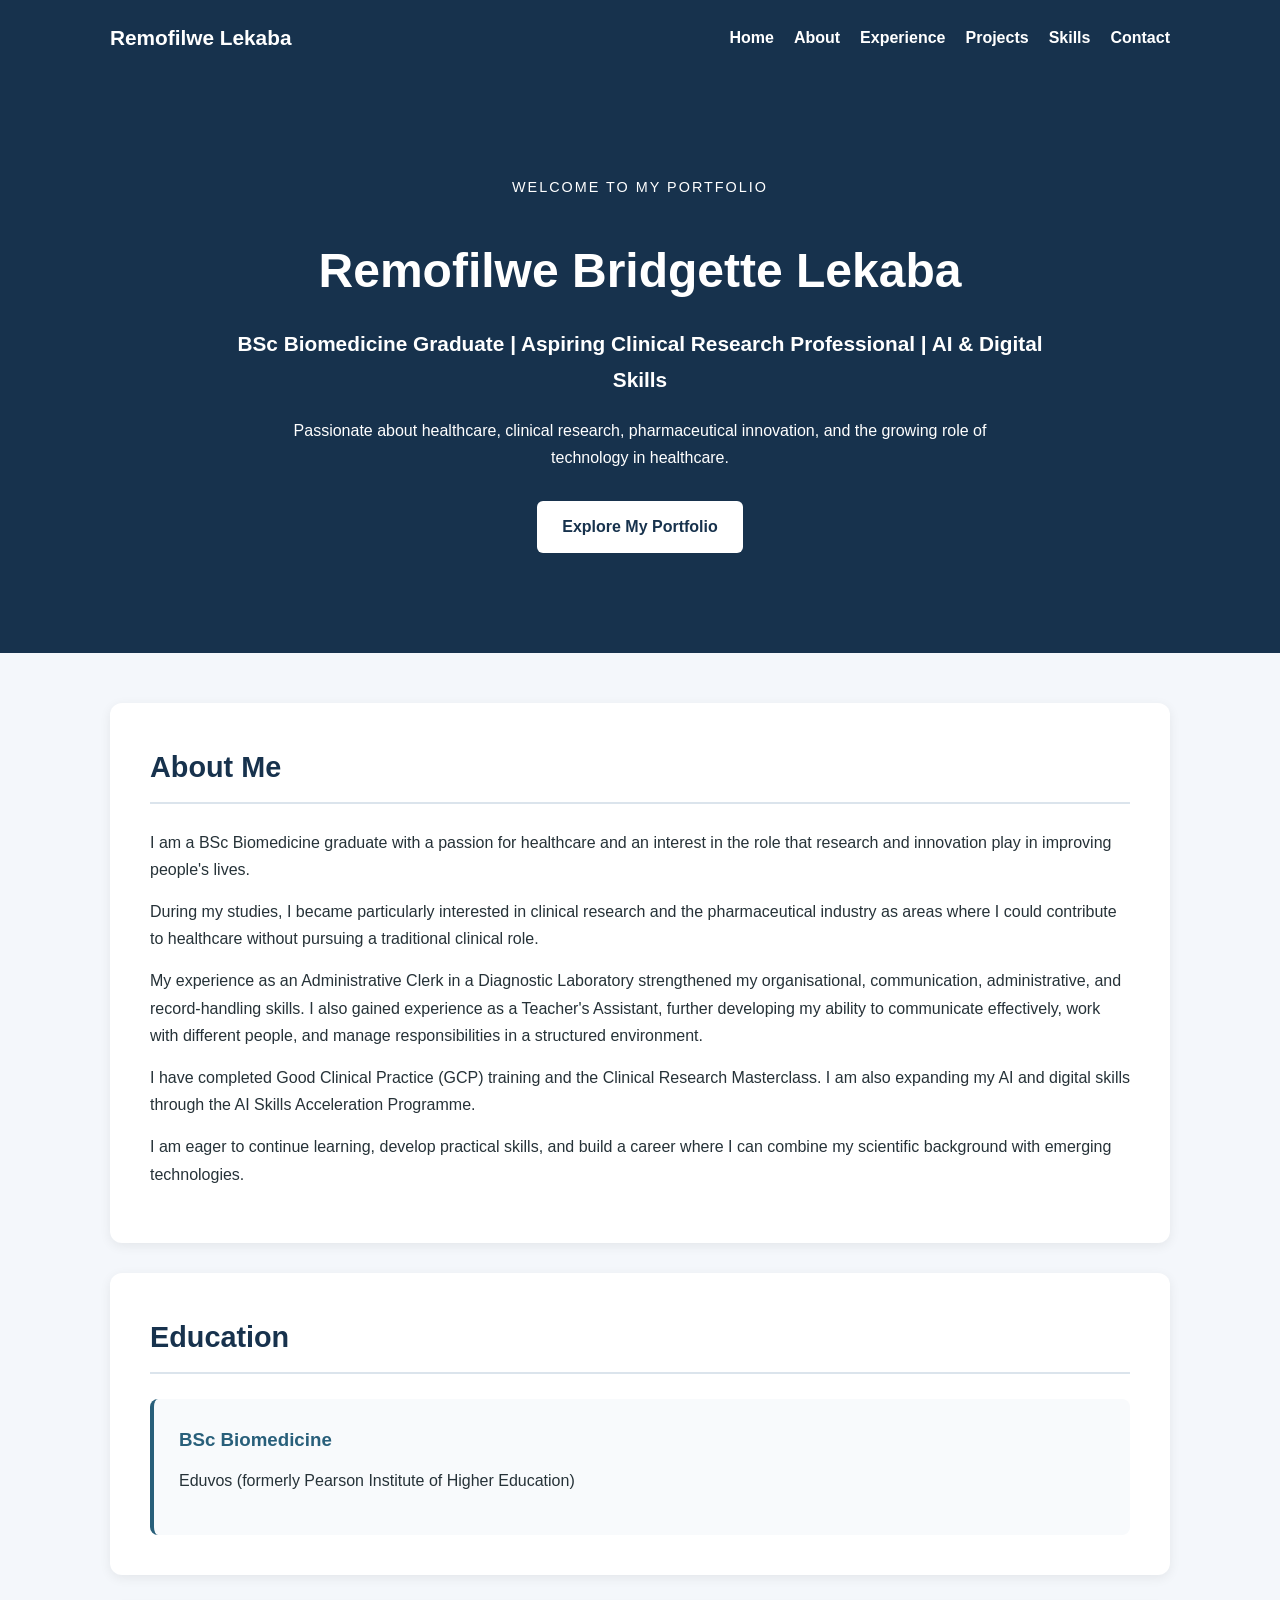
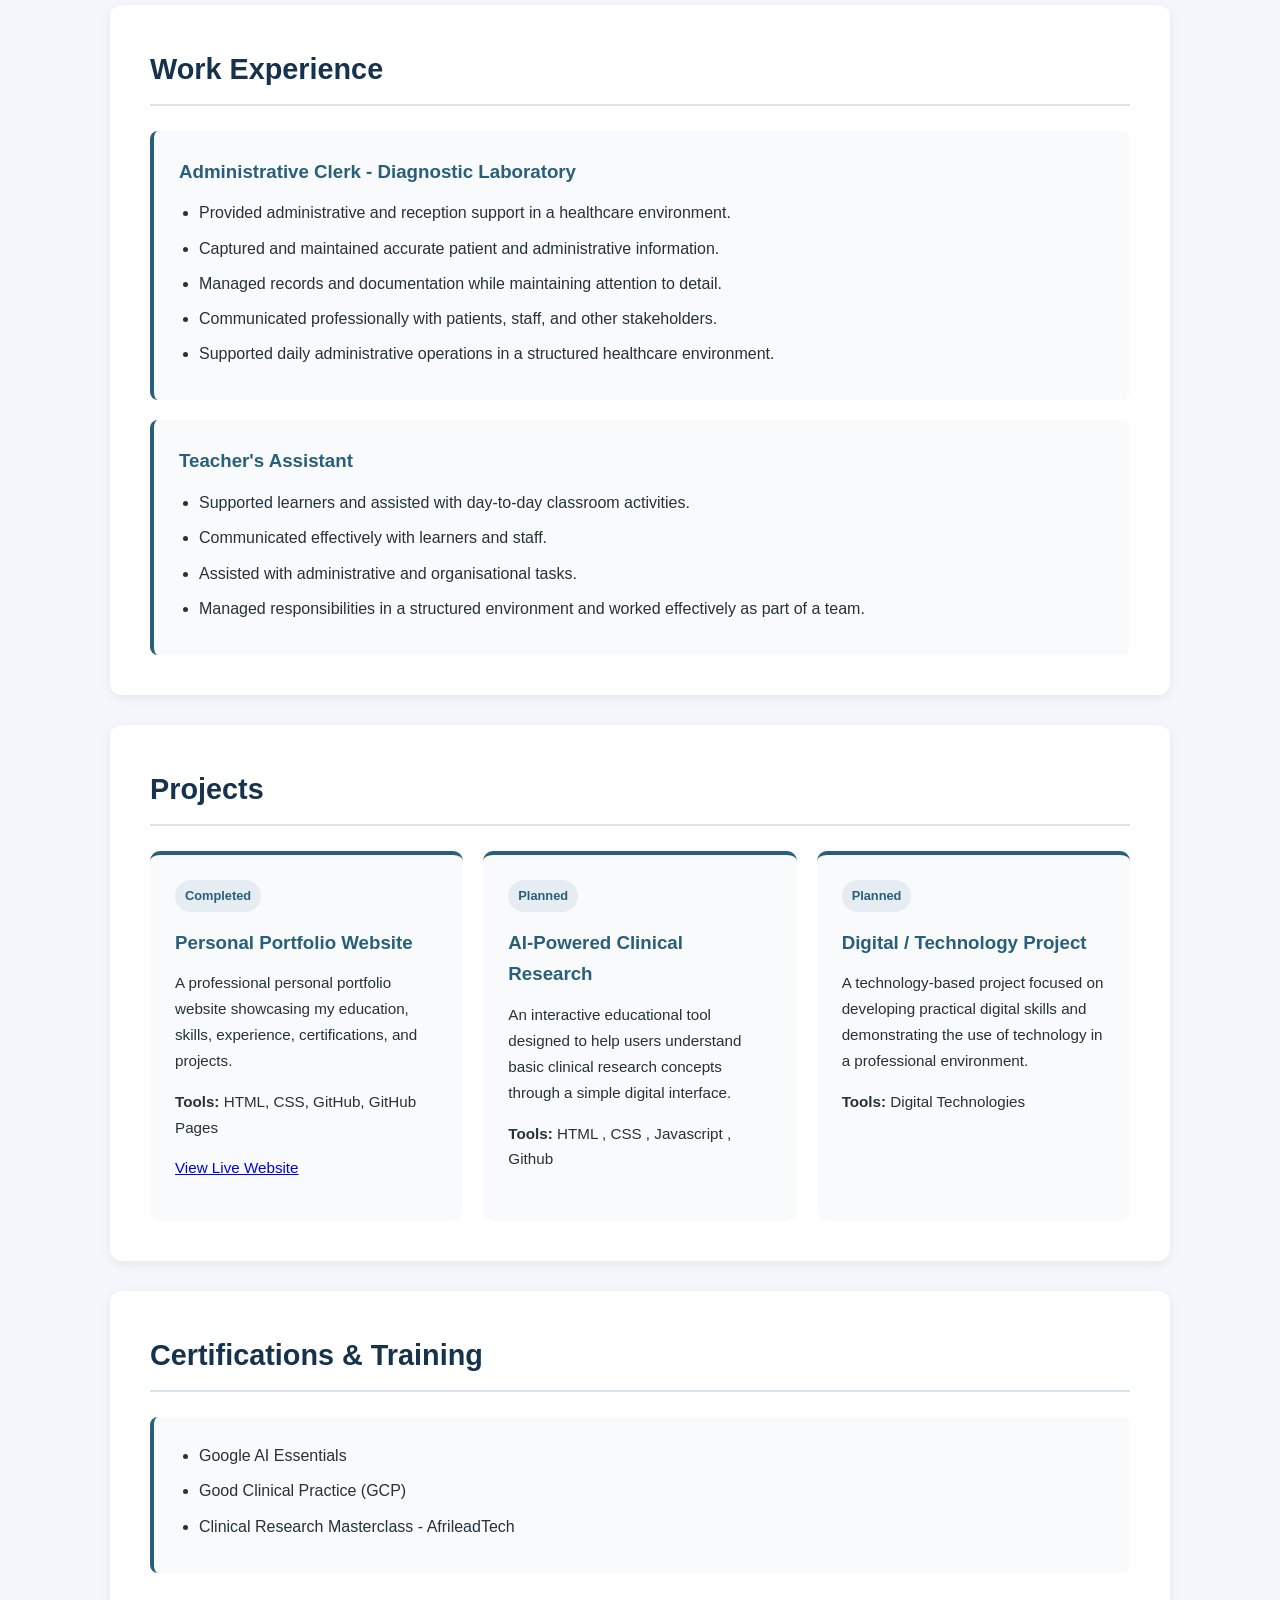
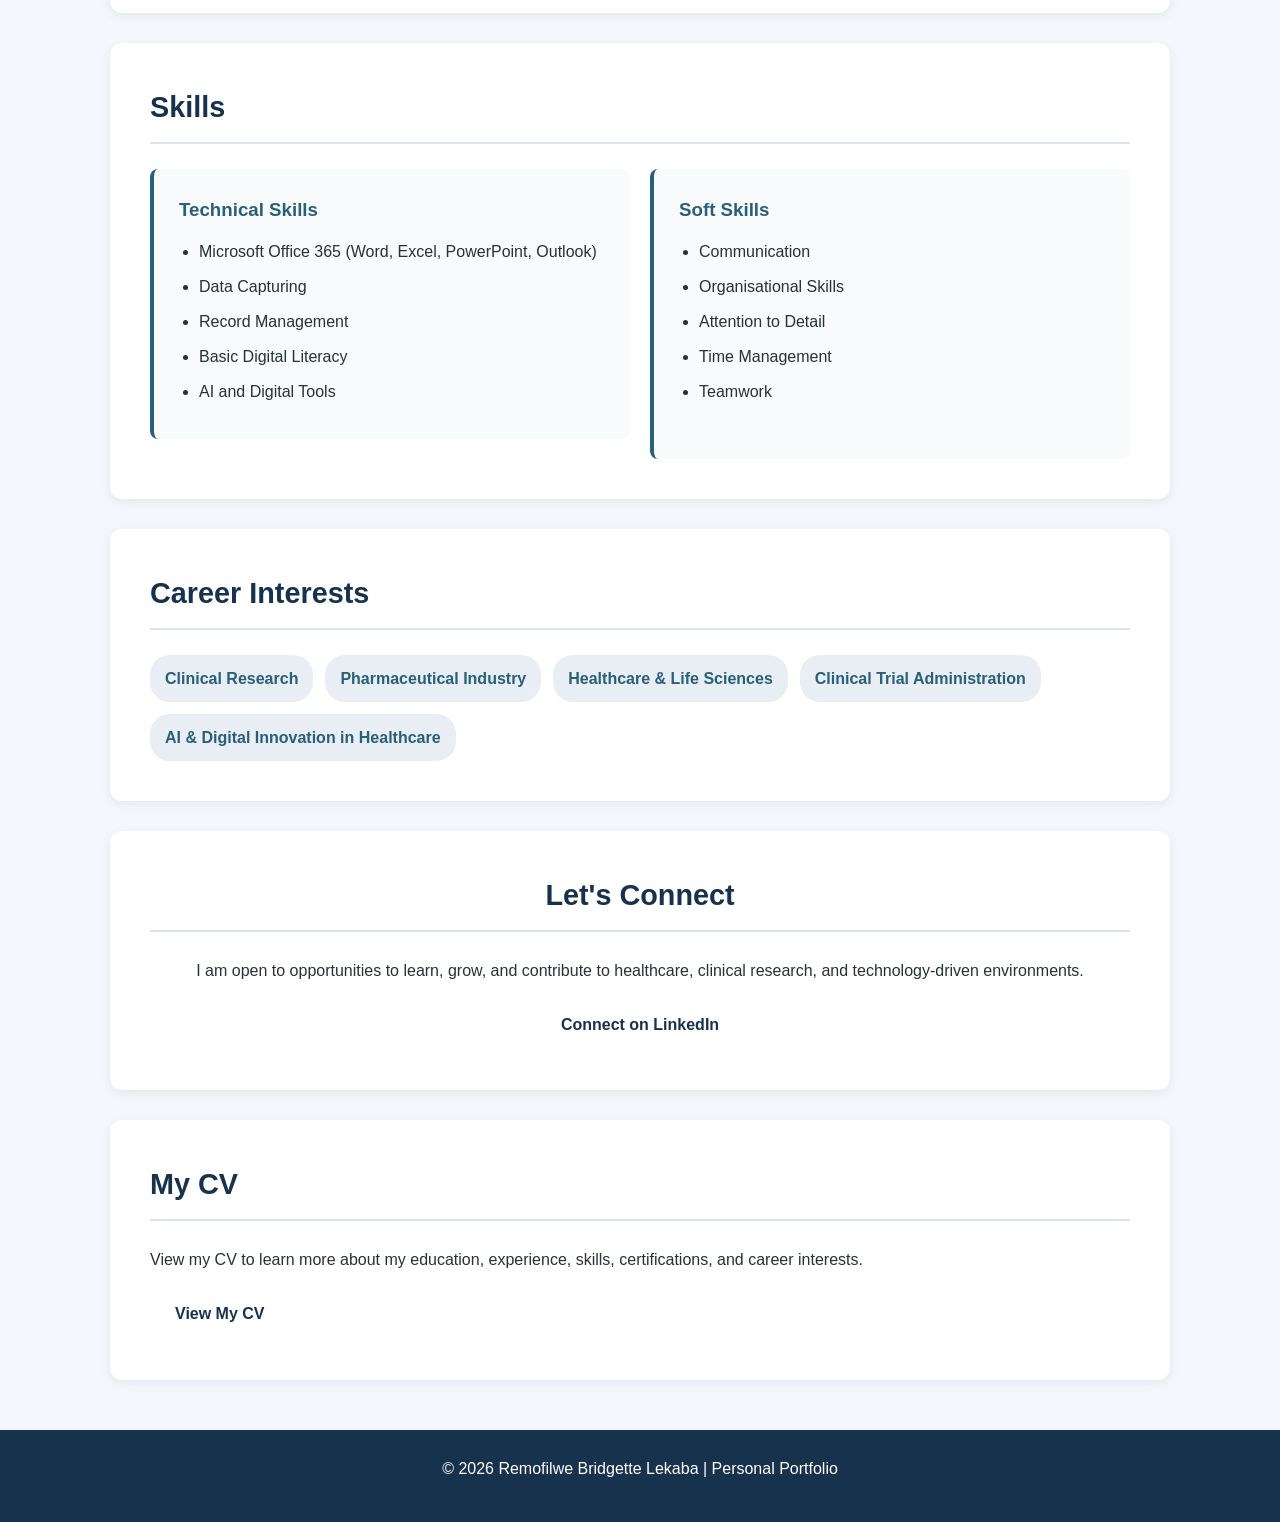
==== index.html @ 1d3b43f0 "Fix CV link" ====
<!DOCTYPE html>
<html lang="en">
<head>
    <meta charset="UTF-8">
    <meta name="viewport" content="width=device-width, initial-scale=1.0">
    <title>Remofilwe Bridgette Lekaba | Portfolio</title>
    <link rel="stylesheet" href="style.css">
</head>

<body>

    <header class="hero" id="home">
        <nav>
            <div class="logo">Remofilwe Lekaba</div>

            <div class="nav-links">
                <a href="#home">Home</a>
                <a href="#about">About</a>
                <a href="#experience">Experience</a>
                <a href="#projects">Projects</a>
                <a href="#skills">Skills</a>
                <a href="#contact">Contact</a>
            </div>
        </nav>

        <div class="hero-content">
            <p class="intro-text">WELCOME TO MY PORTFOLIO</p>

            <h1>Remofilwe Bridgette Lekaba</h1>

            <h2>BSc Biomedicine Graduate | Aspiring Clinical Research Professional | AI & Digital Skills</h2>

            <p>
                Passionate about healthcare, clinical research, pharmaceutical innovation,
                and the growing role of technology in healthcare.
            </p>

            <a class="button" href="#about">Explore My Portfolio</a>
        </div>
    </header>

    <main>

        <section id="about">
            <h2>About Me</h2>

            <p>
                I am a BSc Biomedicine graduate with a passion for healthcare and an
                interest in the role that research and innovation play in improving
                people's lives.
            </p>

            <p>
                During my studies, I became particularly interested in clinical research
                and the pharmaceutical industry as areas where I could contribute to
                healthcare without pursuing a traditional clinical role.
            </p>

            <p>
                My experience as an Administrative Clerk in a Diagnostic Laboratory
                strengthened my organisational, communication, administrative, and
                record-handling skills. I also gained experience as a Teacher's Assistant,
                further developing my ability to communicate effectively, work with
                different people, and manage responsibilities in a structured environment.
            </p>

            <p>
                I have completed Good Clinical Practice (GCP) training and the Clinical
                Research Masterclass. I am also expanding my AI and digital skills through
                the AI Skills Acceleration Programme.
            </p>

            <p>
                I am eager to continue learning, develop practical skills, and build a
                career where I can combine my scientific background with emerging technologies.
            </p>
        </section>

        <section id="education">
            <h2>Education</h2>

            <div class="card">
                <h3>BSc Biomedicine</h3>
                <p>Eduvos (formerly Pearson Institute of Higher Education)</p>
            </div>
        </section>

        <section id="experience">
            <h2>Work Experience</h2>

            <div class="card">
                <h3>Administrative Clerk - Diagnostic Laboratory</h3>

                <ul>
                    <li>Provided administrative and reception support in a healthcare environment.</li>
                    <li>Captured and maintained accurate patient and administrative information.</li>
                    <li>Managed records and documentation while maintaining attention to detail.</li>
                    <li>Communicated professionally with patients, staff, and other stakeholders.</li>
                    <li>Supported daily administrative operations in a structured healthcare environment.</li>
                </ul>
            </div>

            <div class="card">
                <h3>Teacher's Assistant</h3>

                <ul>
                    <li>Supported learners and assisted with day-to-day classroom activities.</li>
                    <li>Communicated effectively with learners and staff.</li>
                    <li>Assisted with administrative and organisational tasks.</li>
                    <li>Managed responsibilities in a structured environment and worked effectively as part of a team.</li>
                </ul>
            </div>
        </section>

        <section id="projects">
            <h2>Projects</h2>

            <div class="project-grid">

                <div class="project-card">
    <span class="status">Completed</span>
    <h3>Personal Portfolio Website</h3>

    <p>
        A professional personal portfolio website showcasing my education,
        skills, experience, certifications, and projects.
    </p>

    <p><strong>Tools:</strong> HTML, CSS, GitHub, GitHub Pages</p>

    <p>
        <a href="https://remofilwe-lekaba.github.io/Personal-Portfolio/" target="_blank">
            View Live Website
        </a>
    </p>
</div>
                <div class="project-card">
                    <span class="status">Planned</span>
                    <h3>AI-Powered Clinical Research</h3>
                    <p>
                        An interactive educational tool designed to help users understand basic clinical research concepts through a simple digital interface.
                    </p>
                    <p><strong>Tools:</strong> HTML , CSS , Javascript , Github</p>
                </div>

                <div class="project-card">
                    <span class="status">Planned</span>
                    <h3>Digital / Technology Project</h3>
                    <p>
                        A technology-based project focused on developing practical digital
                        skills and demonstrating the use of technology in a professional environment.
                    </p>
                    <p><strong>Tools:</strong> Digital Technologies</p>
                </div>

            </div>
        </section>

        <section id="certifications">
            <h2>Certifications & Training</h2>

            <div class="card">
                <ul>
                    <li>Google AI Essentials</li>
                    <li>Good Clinical Practice (GCP)</li>
                    <li>Clinical Research Masterclass - AfrileadTech</li>
                </ul>
            </div>
        </section>

        <section id="skills">
            <h2>Skills</h2>

            <div class="skills-container">

                <div class="card">
                    <h3>Technical Skills</h3>
                    <ul>
                        <li>Microsoft Office 365 (Word, Excel, PowerPoint, Outlook)</li>
                        <li>Data Capturing</li>
                        <li>Record Management</li>
                        <li>Basic Digital Literacy</li>
                        <li>AI and Digital Tools</li>
                    </ul>
                </div>

                <div class="card">
                    <h3>Soft Skills</h3>
                    <ul>
                        <li>Communication</li>
                        <li>Organisational Skills</li>
                        <li>Attention to Detail</li>
                        <li>Time Management</li>
                        <li>Teamwork</li>
                    </ul>
                </div>

            </div>
        </section>

        <section id="interests">
            <h2>Career Interests</h2>

            <div class="interest-list">
                <span>Clinical Research</span>
                <span>Pharmaceutical Industry</span>
                <span>Healthcare & Life Sciences</span>
                <span>Clinical Trial Administration</span>
                <span>AI & Digital Innovation in Healthcare</span>
            </div>
        </section>

        <section id="contact">
            <h2>Let's Connect</h2>

            <p>
                I am open to opportunities to learn, grow, and contribute to healthcare,
                clinical research, and technology-driven environments.
            </p>

            <a class="button" href="https://www.linkedin.com/in/remofilwe-lekaba-25ba3998" target="_blank">
                Connect on LinkedIn
            </a>
        </section>
        <section id="cv">
    <h2>My CV</h2>

    <p>
        View my CV to learn more about my education, experience, skills,
        certifications, and career interests.
    </p>

    <a class="button" href="Remofilwe_CV.pdf" target="_blank">
        View My CV
    </a>
</section>

    </main>

    <footer>
        <p>© 2026 Remofilwe Bridgette Lekaba | Personal Portfolio</p>
    </footer>

</body>
</html>
---- style.css ----
* {
    box-sizing: border-box;
    margin: 0;
    padding: 0;
}

html {
    scroll-behavior: smooth;
}

body {
    font-family: Arial, sans-serif;
    line-height: 1.7;
    background-color: #f4f7fb;
    color: #263238;
}

/* Navigation */

nav {
    max-width: 1100px;
    margin: auto;
    padding: 20px;
    display: flex;
    justify-content: space-between;
    align-items: center;
}

.logo {
    font-size: 1.3rem;
    font-weight: bold;
}

.nav-links {
    display: flex;
    gap: 20px;
}

.nav-links a {
    color: white;
    text-decoration: none;
    font-weight: bold;
}

.nav-links a:hover {
    text-decoration: underline;
}

/* Hero Section */

.hero {
    background-color: #17324d;
    color: white;
    min-height: 600px;
}

.hero-content {
    max-width: 900px;
    margin: auto;
    padding: 100px 20px;
    text-align: center;
}

.intro-text {
    font-size: 0.9rem;
    letter-spacing: 2px;
    margin-bottom: 15px;
}

.hero h1 {
    font-size: 3rem;
    margin-bottom: 15px;
}

.hero h2 {
    color: white;
    border: none;
    font-size: 1.3rem;
    margin-bottom: 20px;
}

.hero-content p {
    max-width: 700px;
    margin: 0 auto 30px;
}

/* Buttons */

.button {
    display: inline-block;
    background-color: white;
    color: #17324d;
    padding: 12px 25px;
    border-radius: 6px;
    text-decoration: none;
    font-weight: bold;
}

.button:hover {
    background-color: #e8eef4;
}

/* Main Content */

main {
    max-width: 1100px;
    margin: 50px auto;
    padding: 0 20px;
}

section {
    background-color: white;
    padding: 40px;
    margin-bottom: 30px;
    border-radius: 12px;
    box-shadow: 0 3px 12px rgba(0, 0, 0, 0.07);
}

section > h2 {
    color: #17324d;
    font-size: 1.8rem;
    margin-bottom: 25px;
    padding-bottom: 10px;
    border-bottom: 2px solid #dbe4ec;
}

p {
    margin-bottom: 15px;
}

h3 {
    color: #285f7a;
    margin-bottom: 12px;
}

/* Cards */

.card {
    background-color: #f8fafc;
    padding: 25px;
    margin-bottom: 20px;
    border-left: 4px solid #285f7a;
    border-radius: 8px;
}

.card:last-child {
    margin-bottom: 0;
}

/* Lists */

ul {
    margin-left: 20px;
}

li {
    margin-bottom: 8px;
}

/* Projects */

.project-grid {
    display: grid;
    grid-template-columns: repeat(3, 1fr);
    gap: 20px;
}

.project-card {
    background-color: #f8fafc;
    padding: 25px;
    border-radius: 10px;
    border-top: 4px solid #285f7a;
}

.project-card h3 {
    margin-top: 15px;
}

.project-card p {
    font-size: 0.95rem;
}

.status {
    display: inline-block;
    background-color: #e5edf3;
    color: #285f7a;
    padding: 5px 10px;
    border-radius: 20px;
    font-size: 0.8rem;
    font-weight: bold;
}

/* Skills */

.skills-container {
    display: grid;
    grid-template-columns: 1fr 1fr;
    gap: 20px;
}

/* Career Interests */

.interest-list {
    display: flex;
    flex-wrap: wrap;
    gap: 12px;
}

.interest-list span {
    background-color: #e8eef4;
    color: #285f7a;
    padding: 10px 15px;
    border-radius: 20px;
    font-weight: bold;
}

/* Contact */

#contact {
    text-align: center;
}

/* Footer */

footer {
    background-color: #17324d;
    color: white;
    text-align: center;
    padding: 25px;
}

/* Mobile */

@media (max-width: 800px) {

    .nav-links {
        display: none;
    }

    .hero h1 {
        font-size: 2.2rem;
    }

    .hero h2 {
        font-size: 1.1rem;
    }

    .project-grid {
        grid-template-columns: 1fr;
    }

    .skills-container {
        grid-template-columns: 1fr;
    }

    section {
        padding: 25px;
    }
}
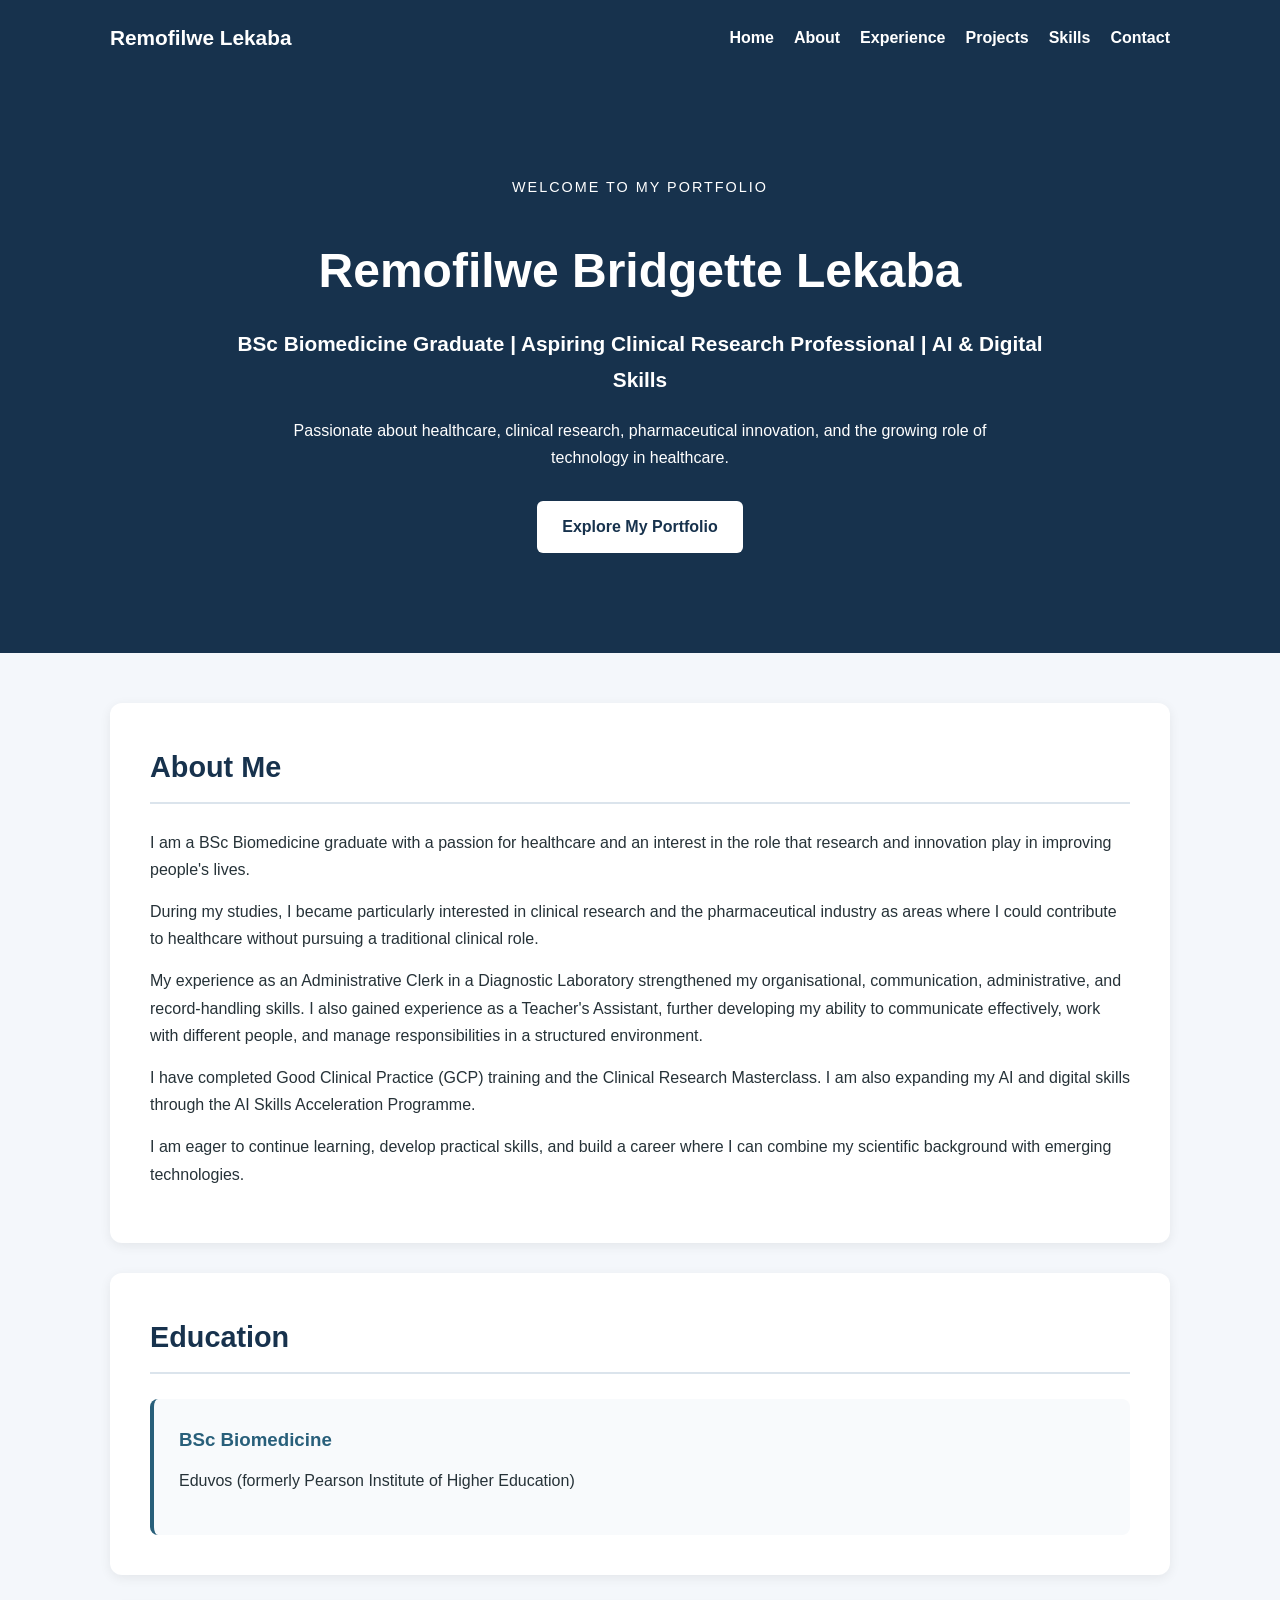
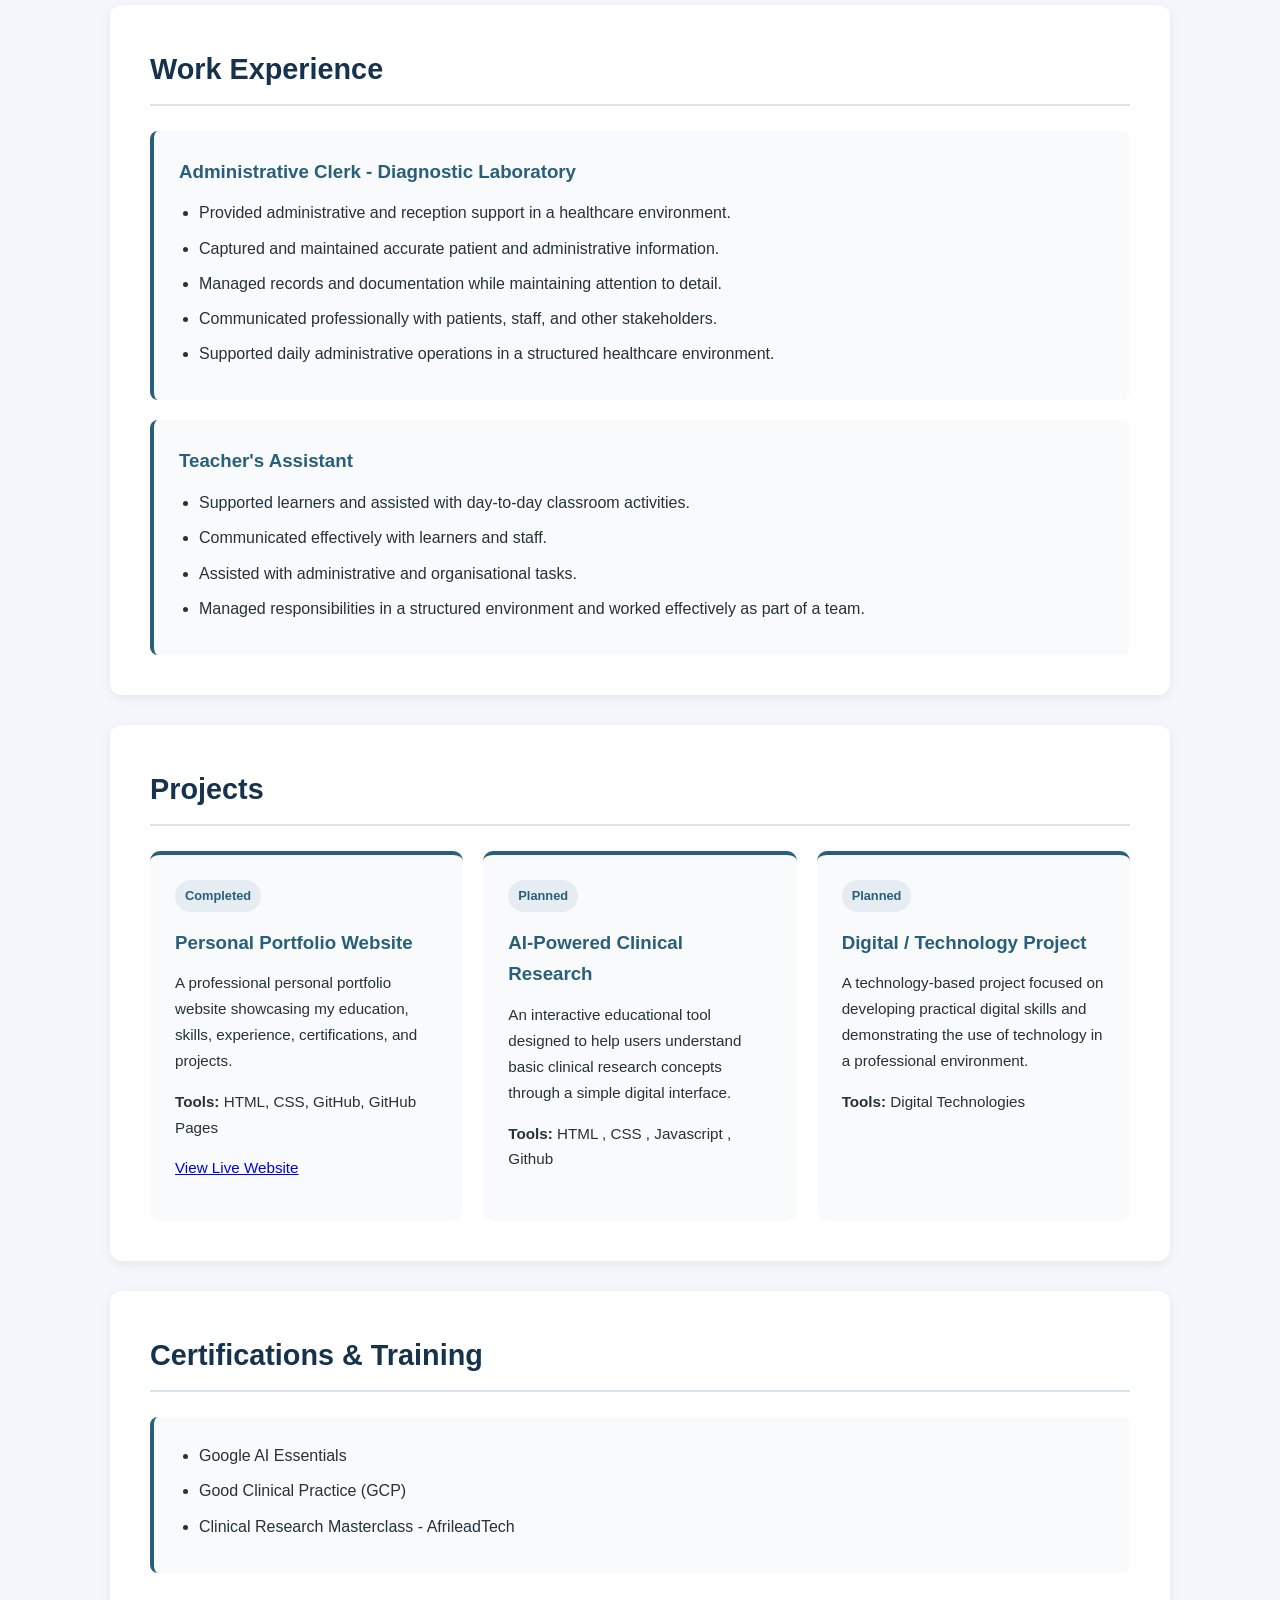
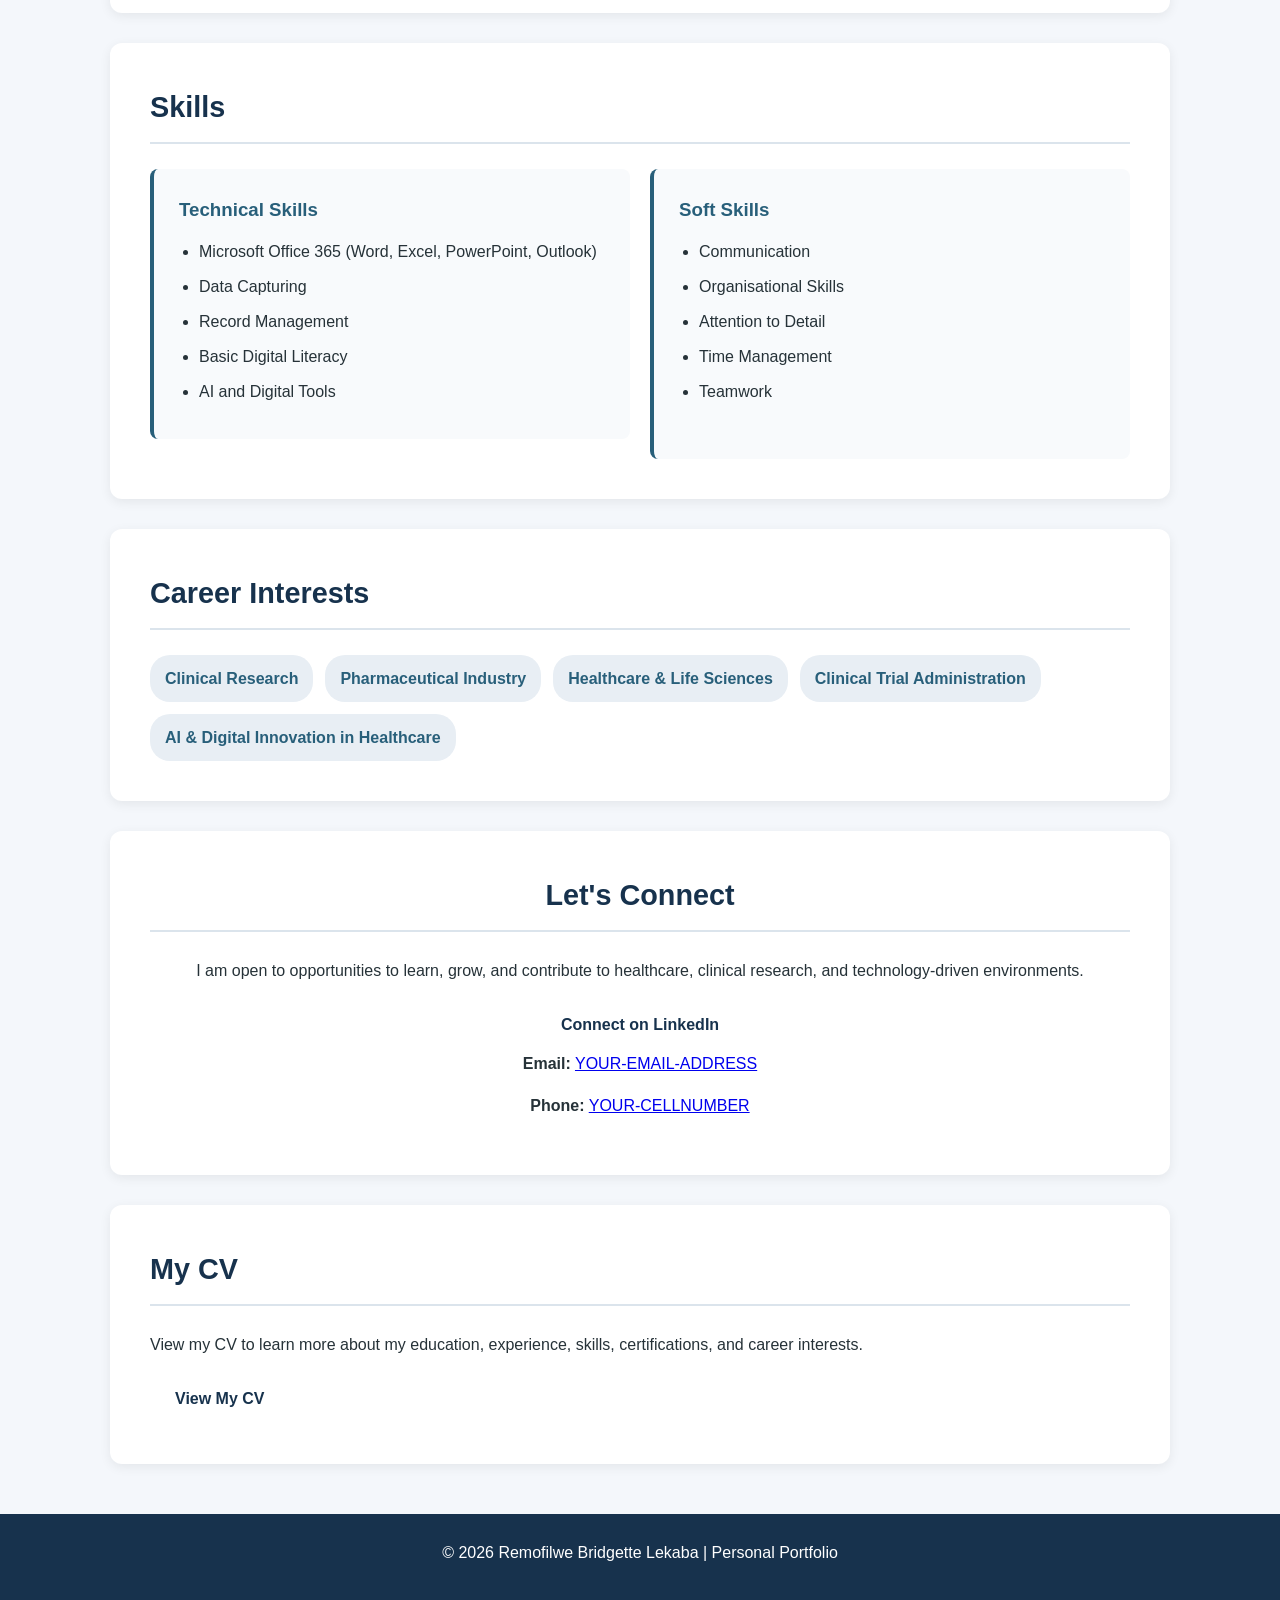
==== commit e738736e: "Add contact information section to index.html" ====
--- a/index.html
+++ b/index.html
@@ -218,9 +218,18 @@
                 clinical research, and technology-driven environments.
             </p>
 
-            <a class="button" href="https://www.linkedin.com/in/remofilwe-lekaba-25ba3998" target="_blank">
+            <a class="button" href="https://www.linkedin.com/in/remofilwe-lekaba-25ba3998/" target="_blank">
                 Connect on LinkedIn
             </a>
+            <p>
+    <strong>Email:</strong>
+    <a href="mailto:Remo.lekaba@gmail.com">YOUR-EMAIL-ADDRESS</a>
+</p>
+
+<p>
+    <strong>Phone:</strong>
+    <a href="tel:0732726886">YOUR-CELLNUMBER</a>
+</p>
         </section>
         <section id="cv">
     <h2>My CV</h2>
@@ -230,7 +239,7 @@
         certifications, and career interests.
     </p>
 
-    <a class="button" href="Remofilwe_CV.pdf" target="_blank">
+    <a class="button" href="https://github.com/Remofilwe-Lekaba/Personal-Portfolio/blob/main/Remofilwe_CV.pdf" target="_blank">
         View My CV
     </a>
 </section>
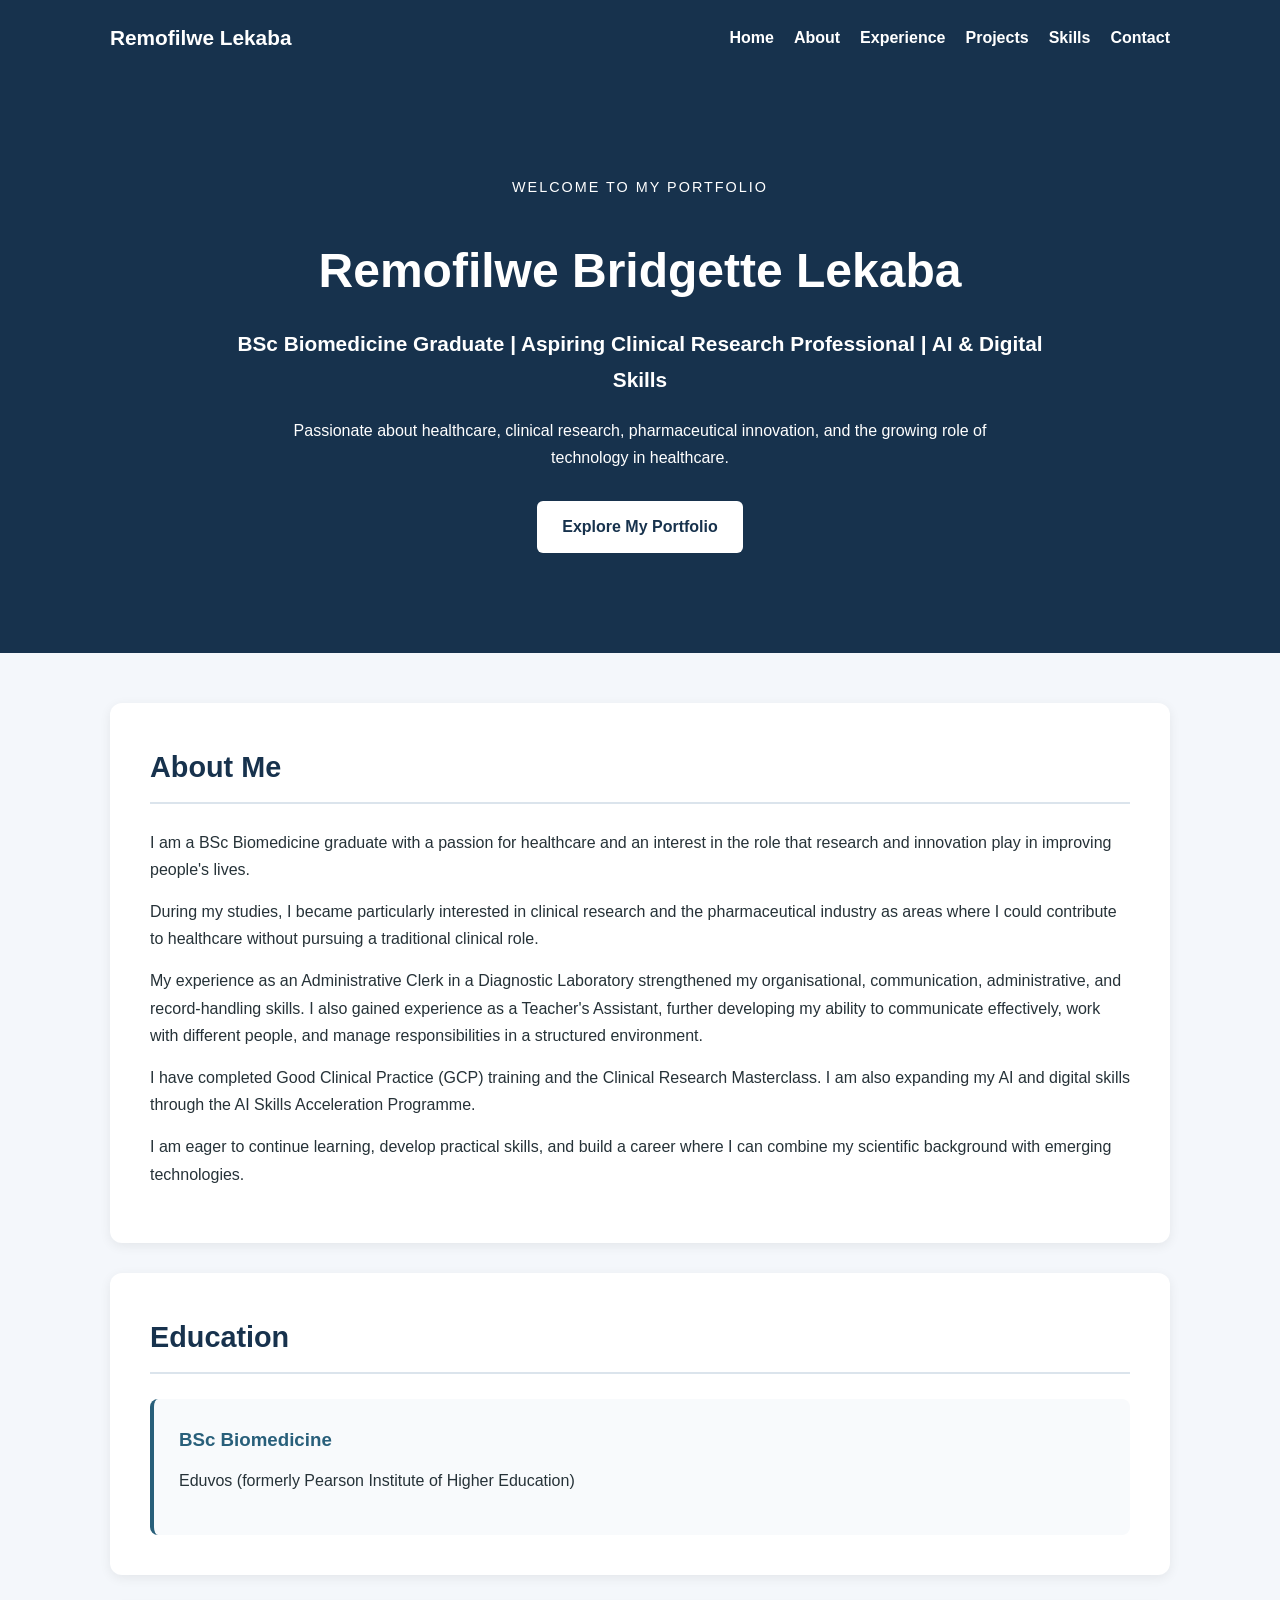
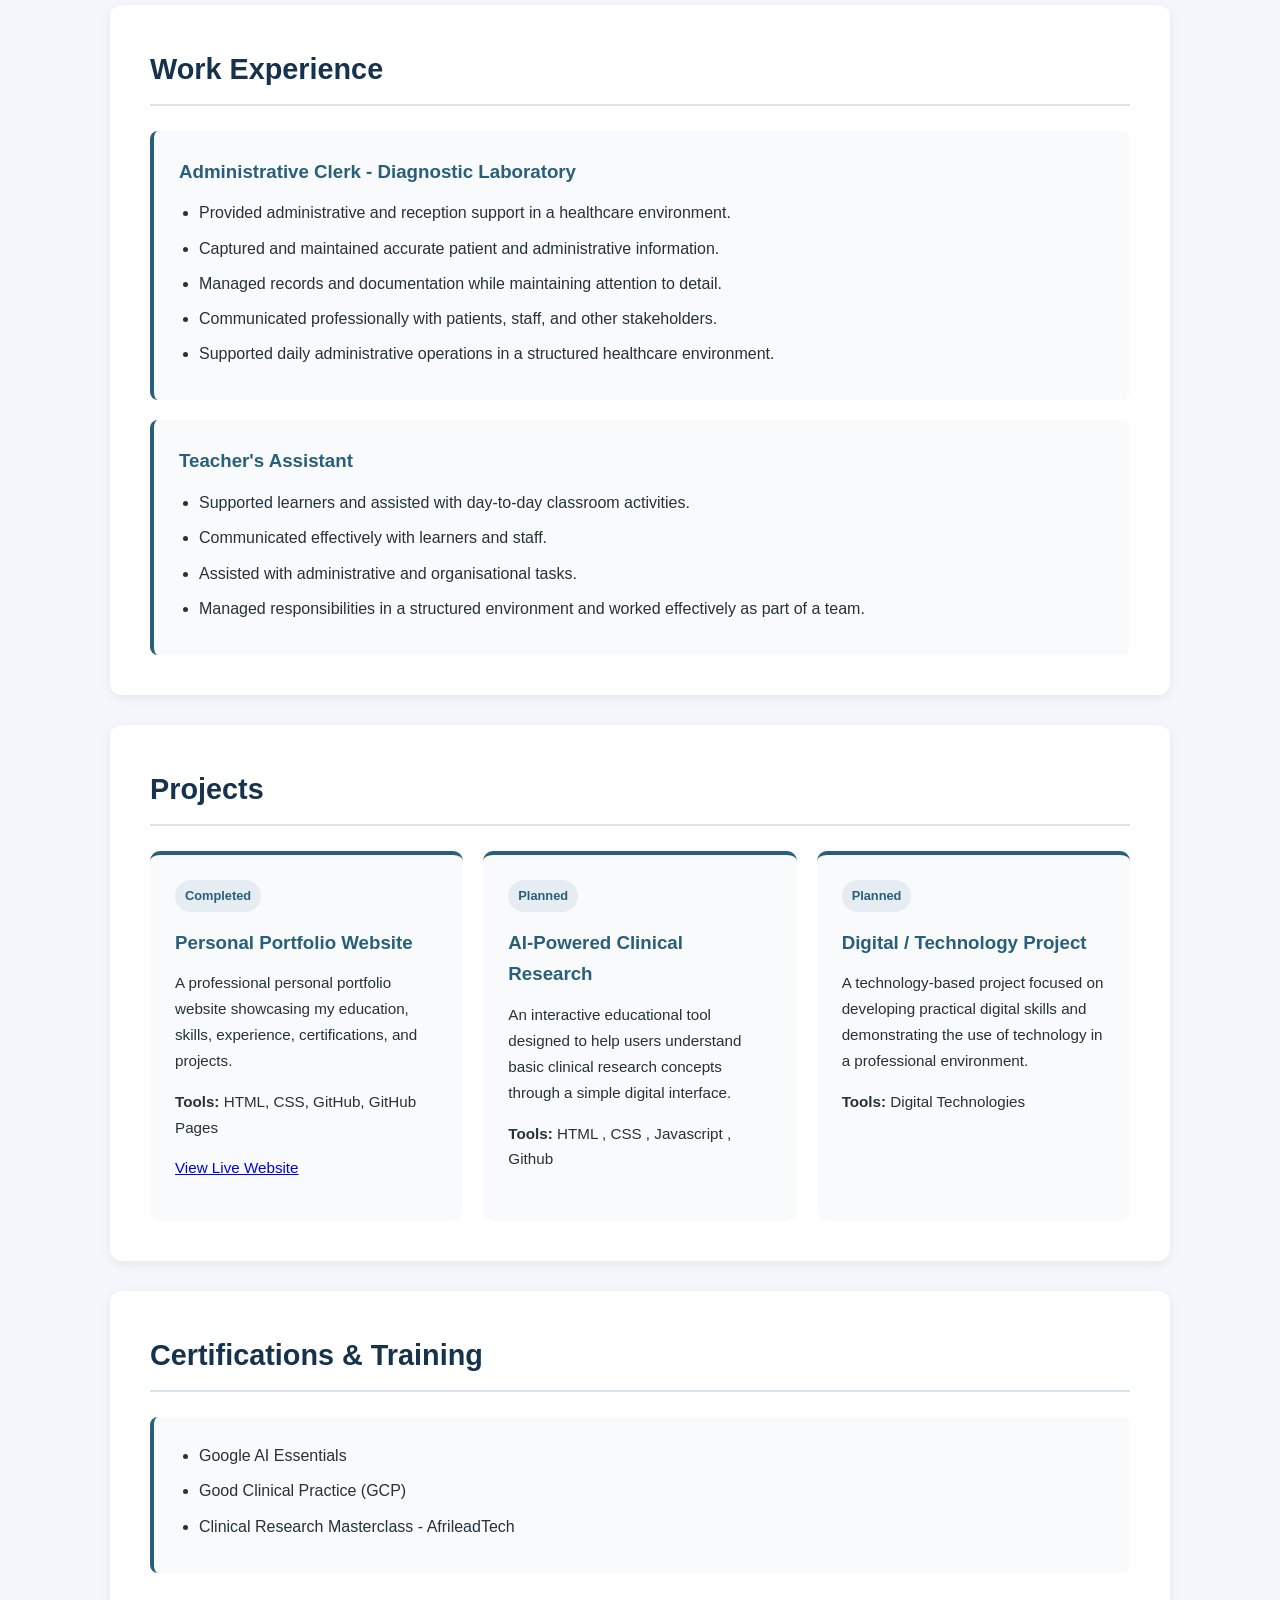
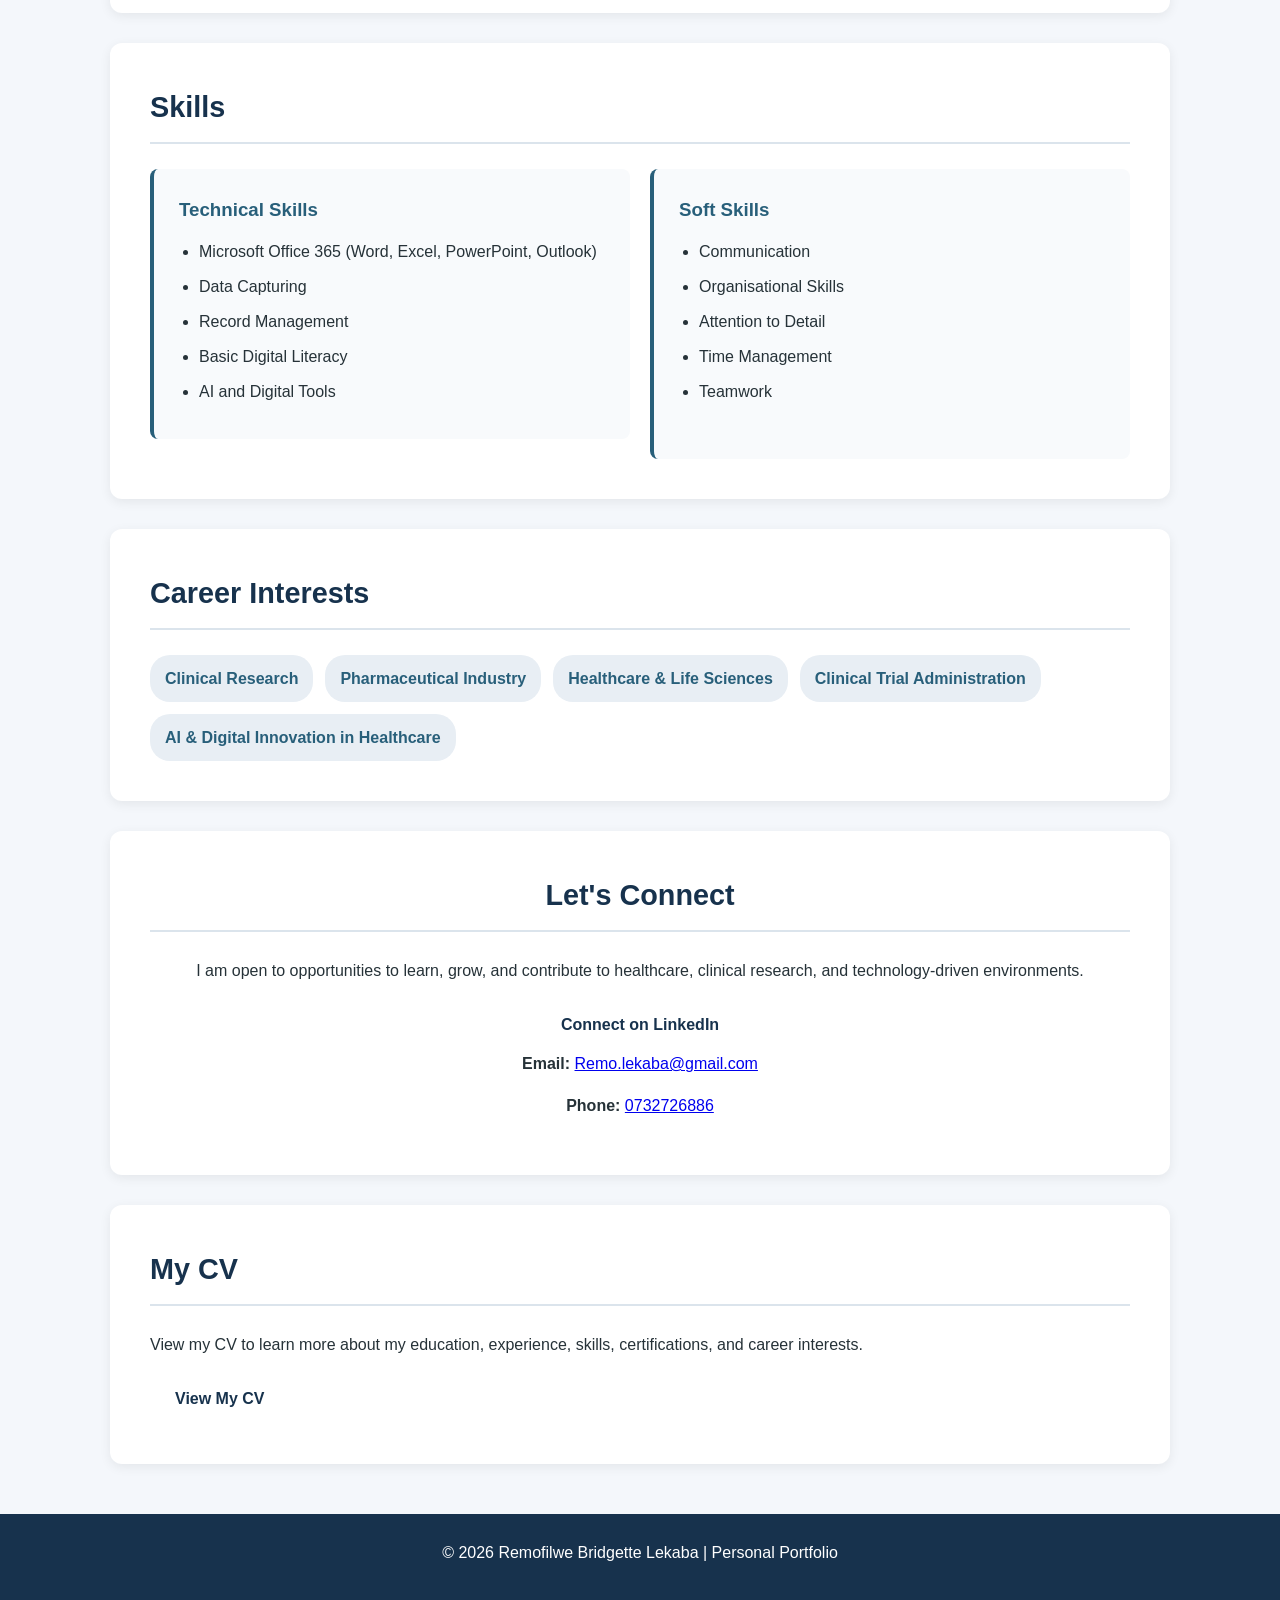
==== commit 2a0cc925: "Update contact information in index.html" ====
--- a/index.html
+++ b/index.html
@@ -223,12 +223,12 @@
             </a>
             <p>
     <strong>Email:</strong>
-    <a href="mailto:Remo.lekaba@gmail.com">YOUR-EMAIL-ADDRESS</a>
+    <a href="mailto:Remo.lekaba@gmail.com">Remo.lekaba@gmail.com</a>
 </p>
 
 <p>
     <strong>Phone:</strong>
-    <a href="tel:0732726886">YOUR-CELLNUMBER</a>
+    <a href="tel:0732726886">0732726886</a>
 </p>
         </section>
         <section id="cv">
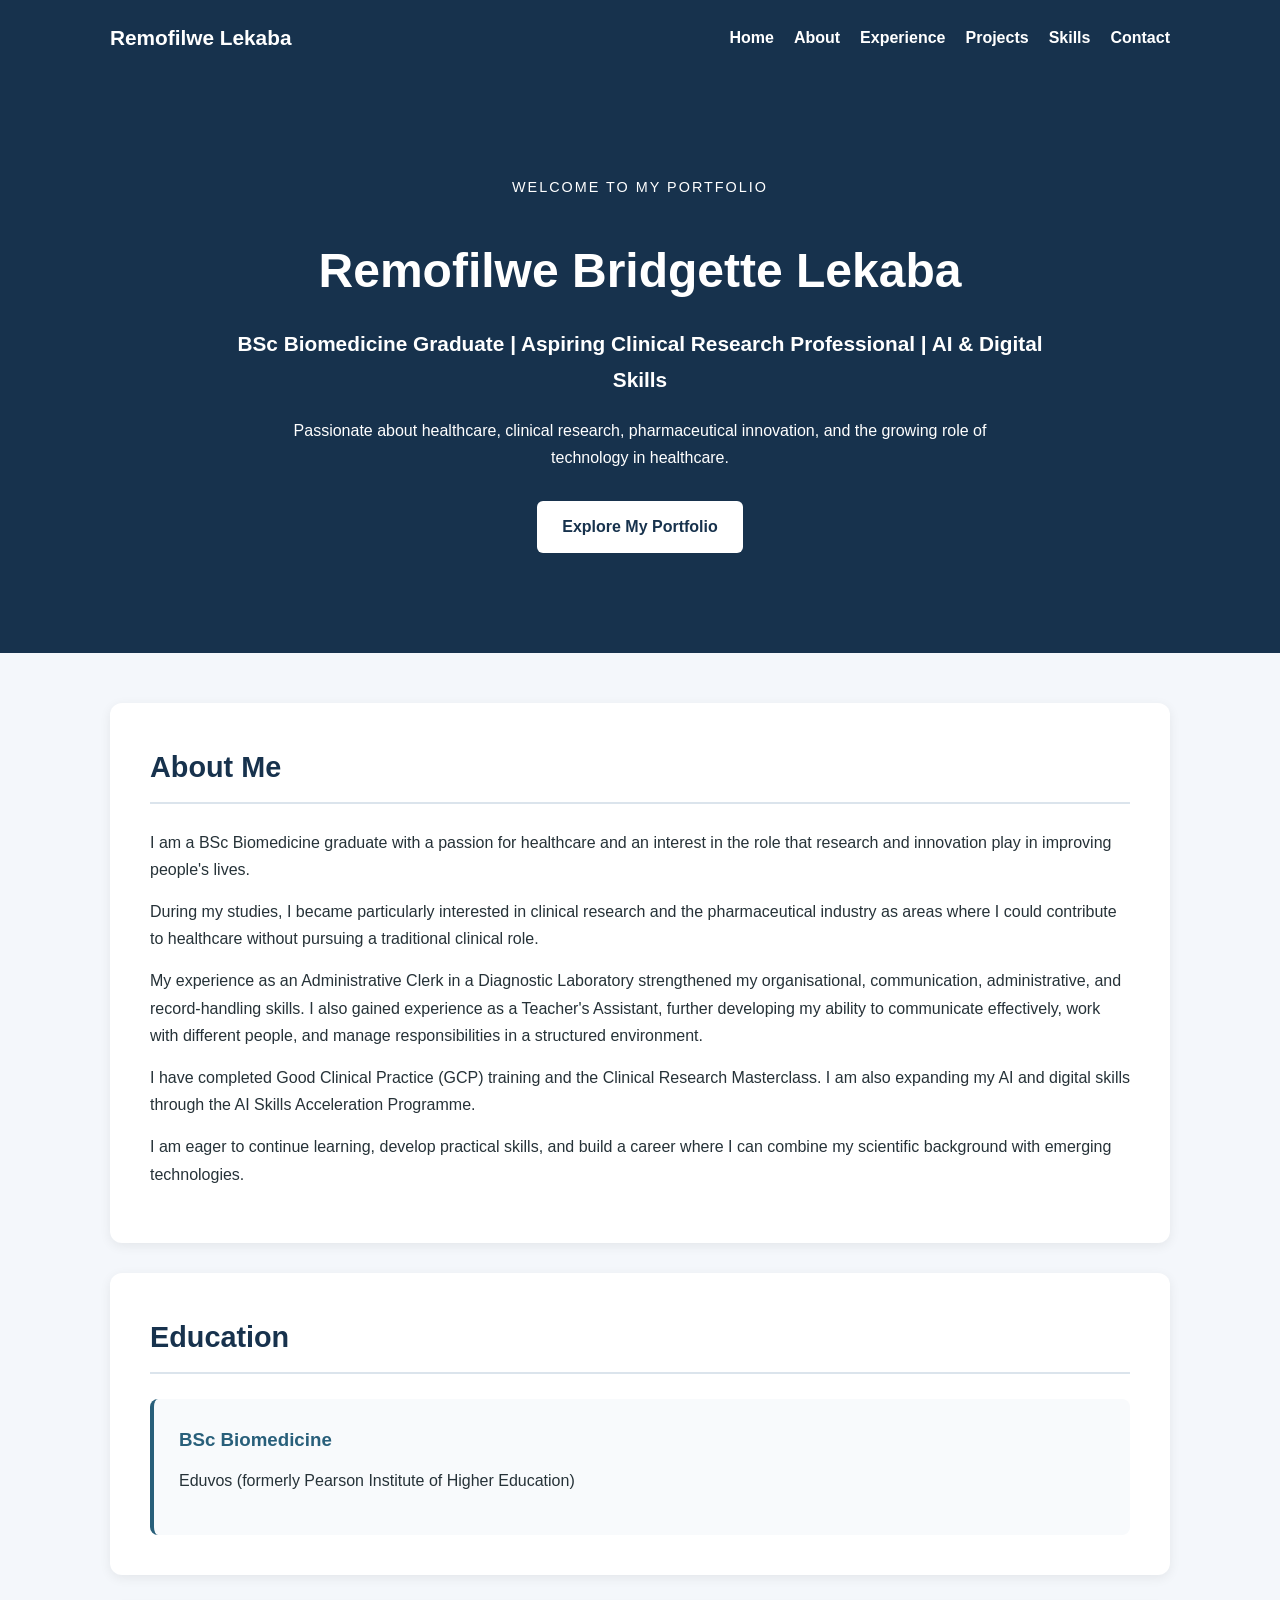
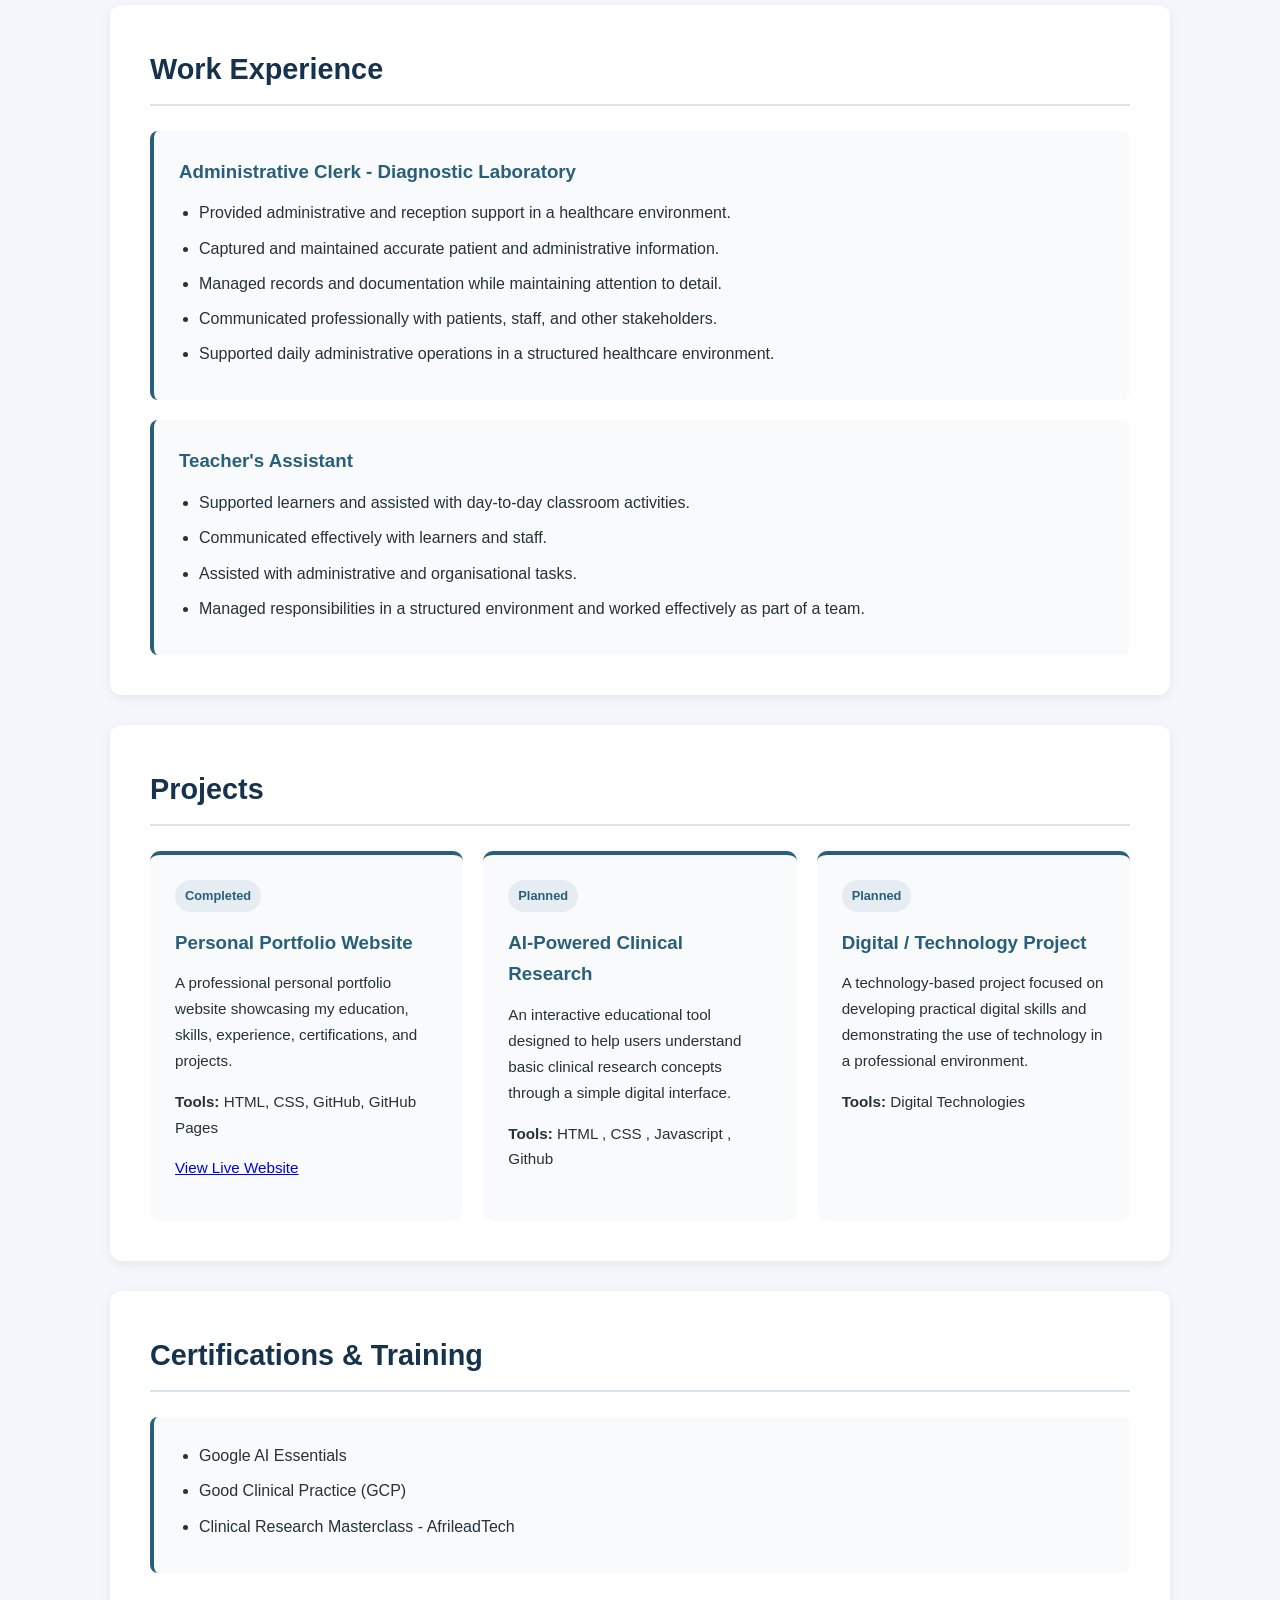
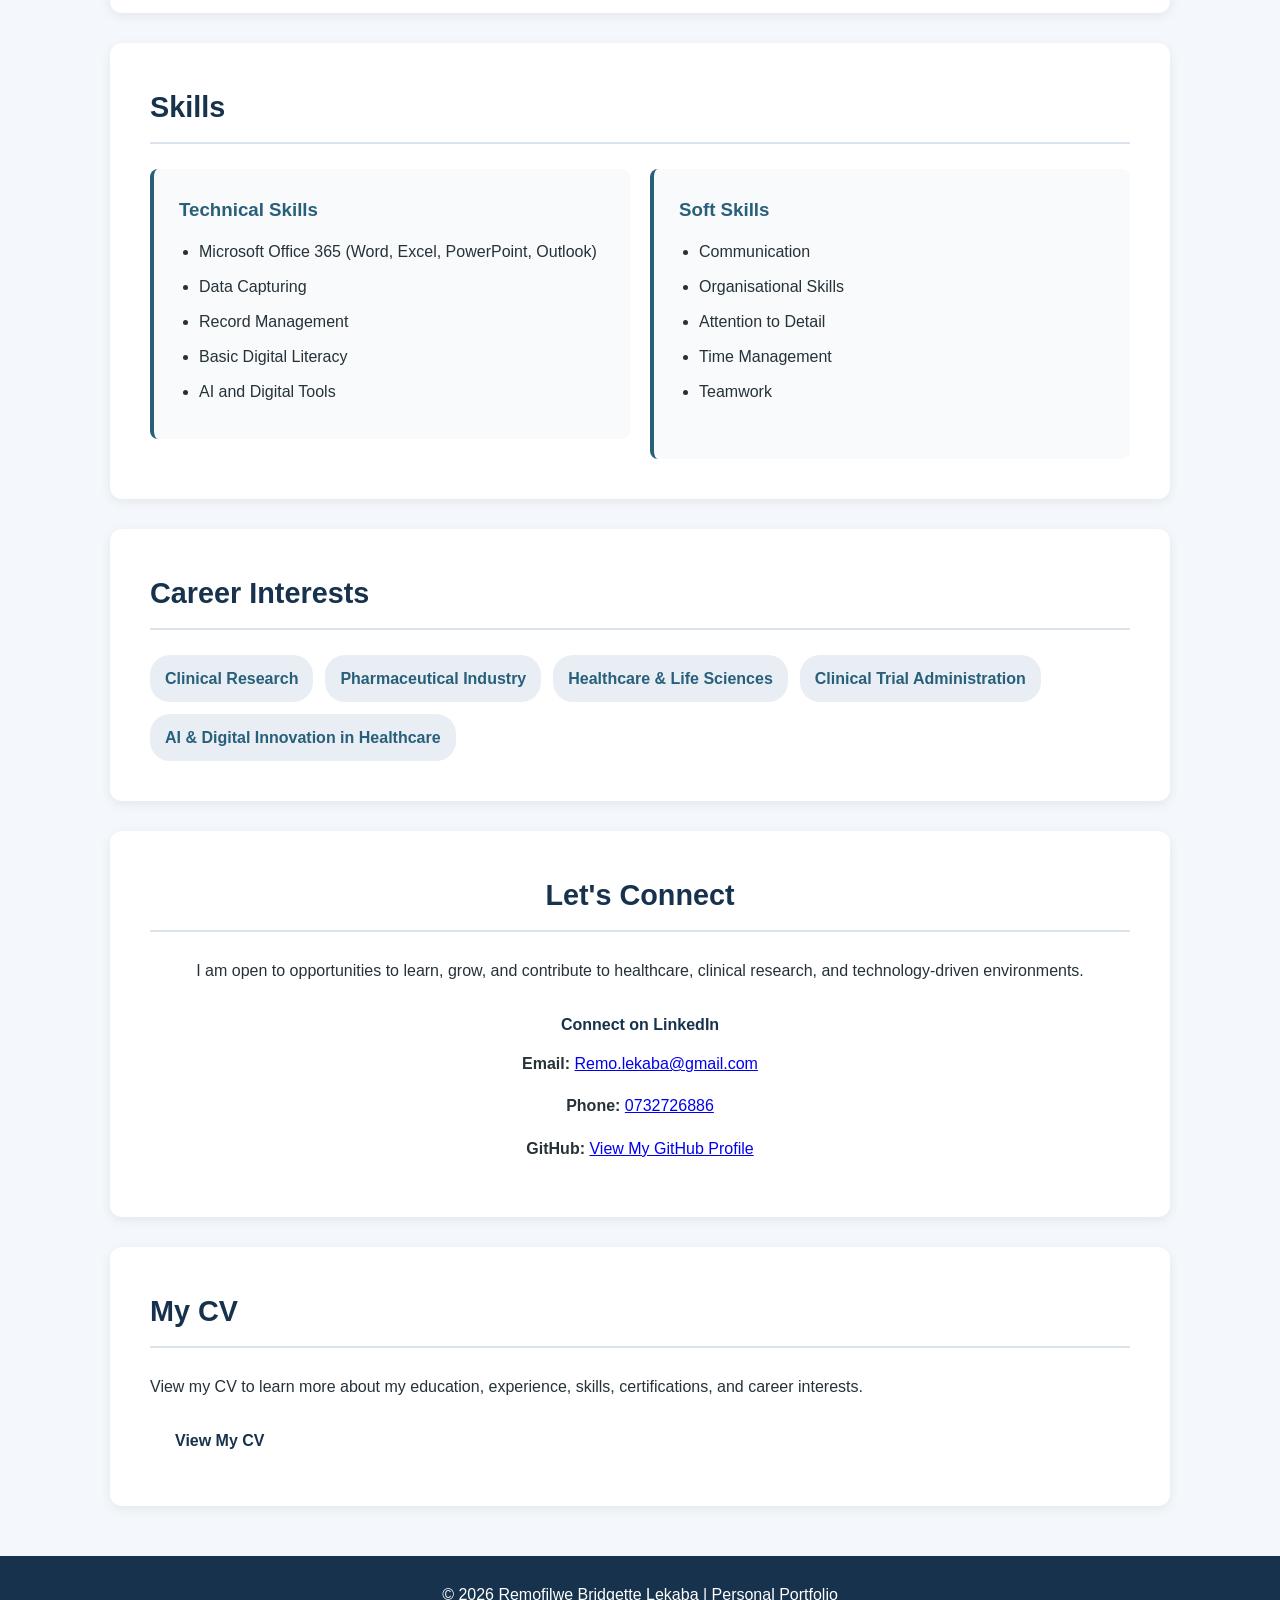
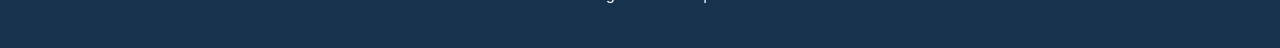
==== commit 825d744c: "Add GitHub profile link to index.html" ====
--- a/index.html
+++ b/index.html
@@ -230,6 +230,12 @@
     <strong>Phone:</strong>
     <a href="tel:0732726886">0732726886</a>
 </p>
+            <p>
+    <strong>GitHub:</strong>
+    <a href="https://github.com/Remofilwe-Lekaba" target="_blank">
+        View My GitHub Profile
+    </a>
+</p>
         </section>
         <section id="cv">
     <h2>My CV</h2>
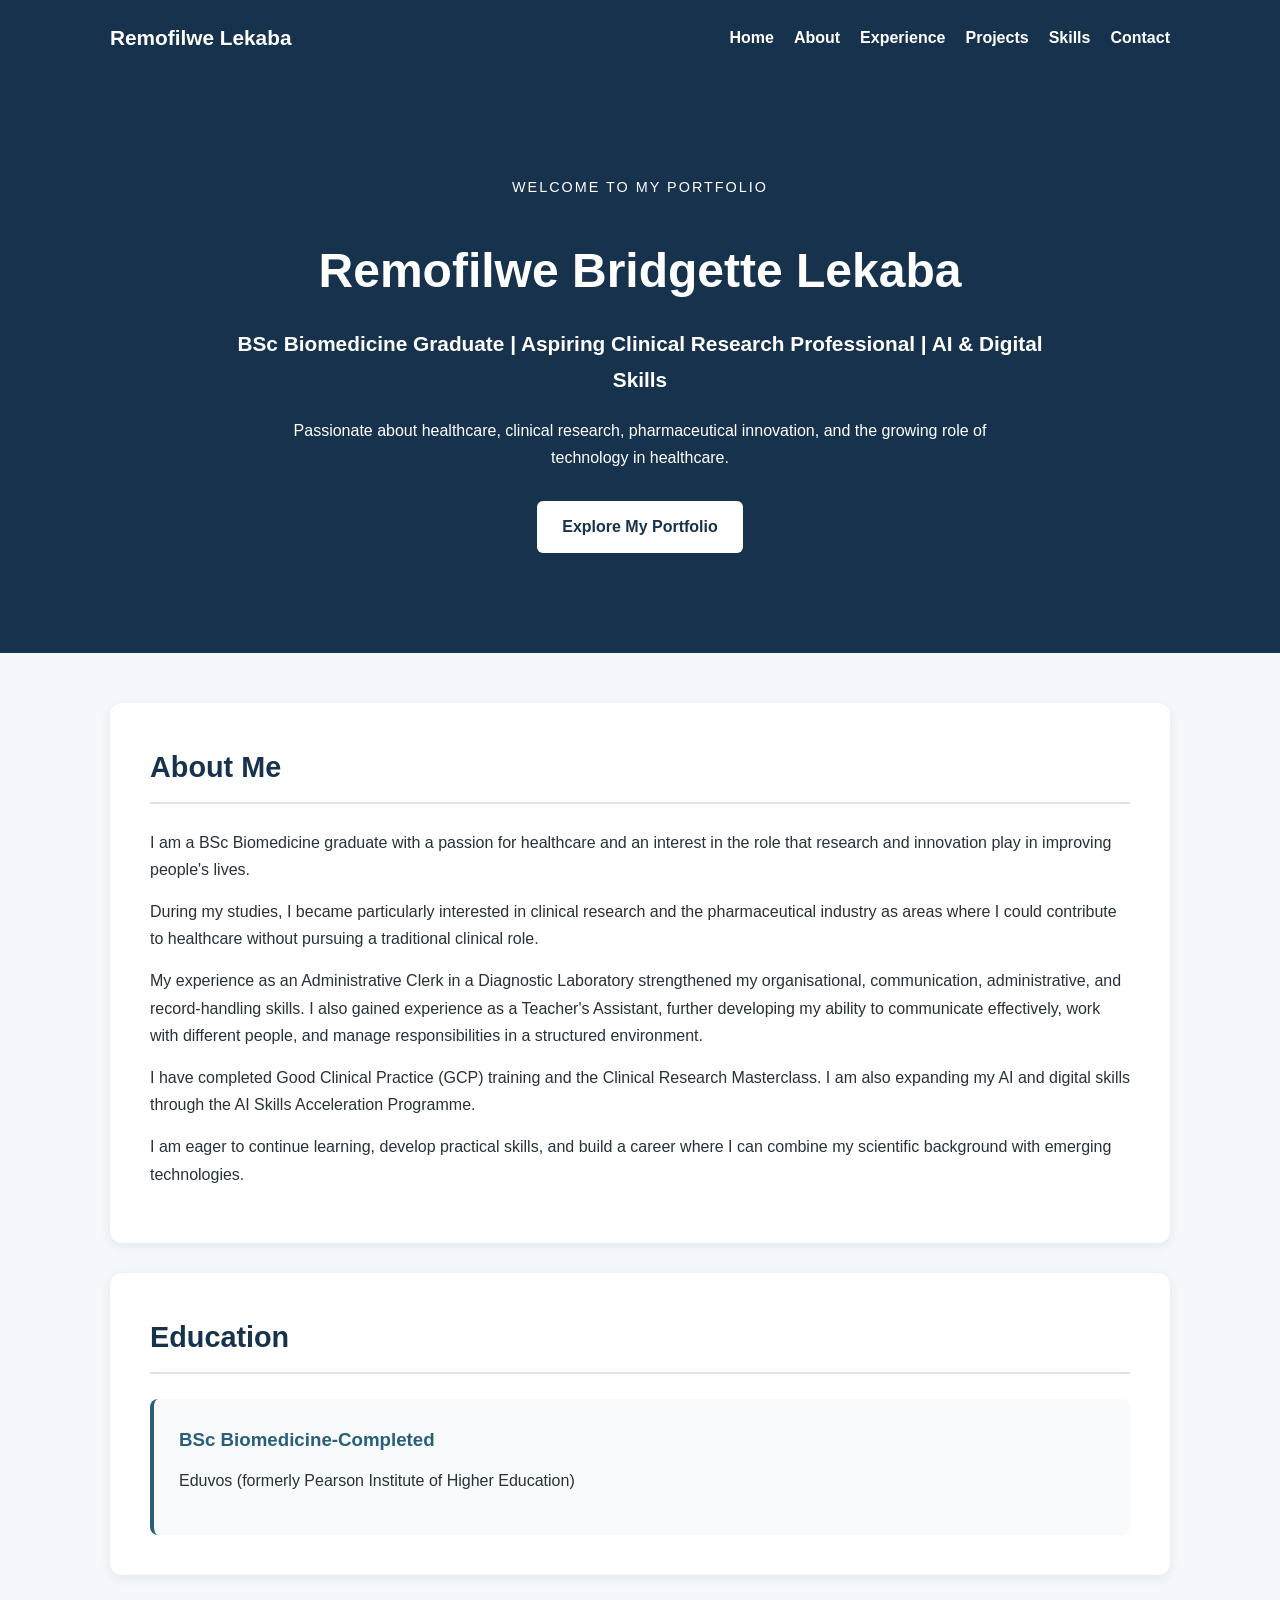
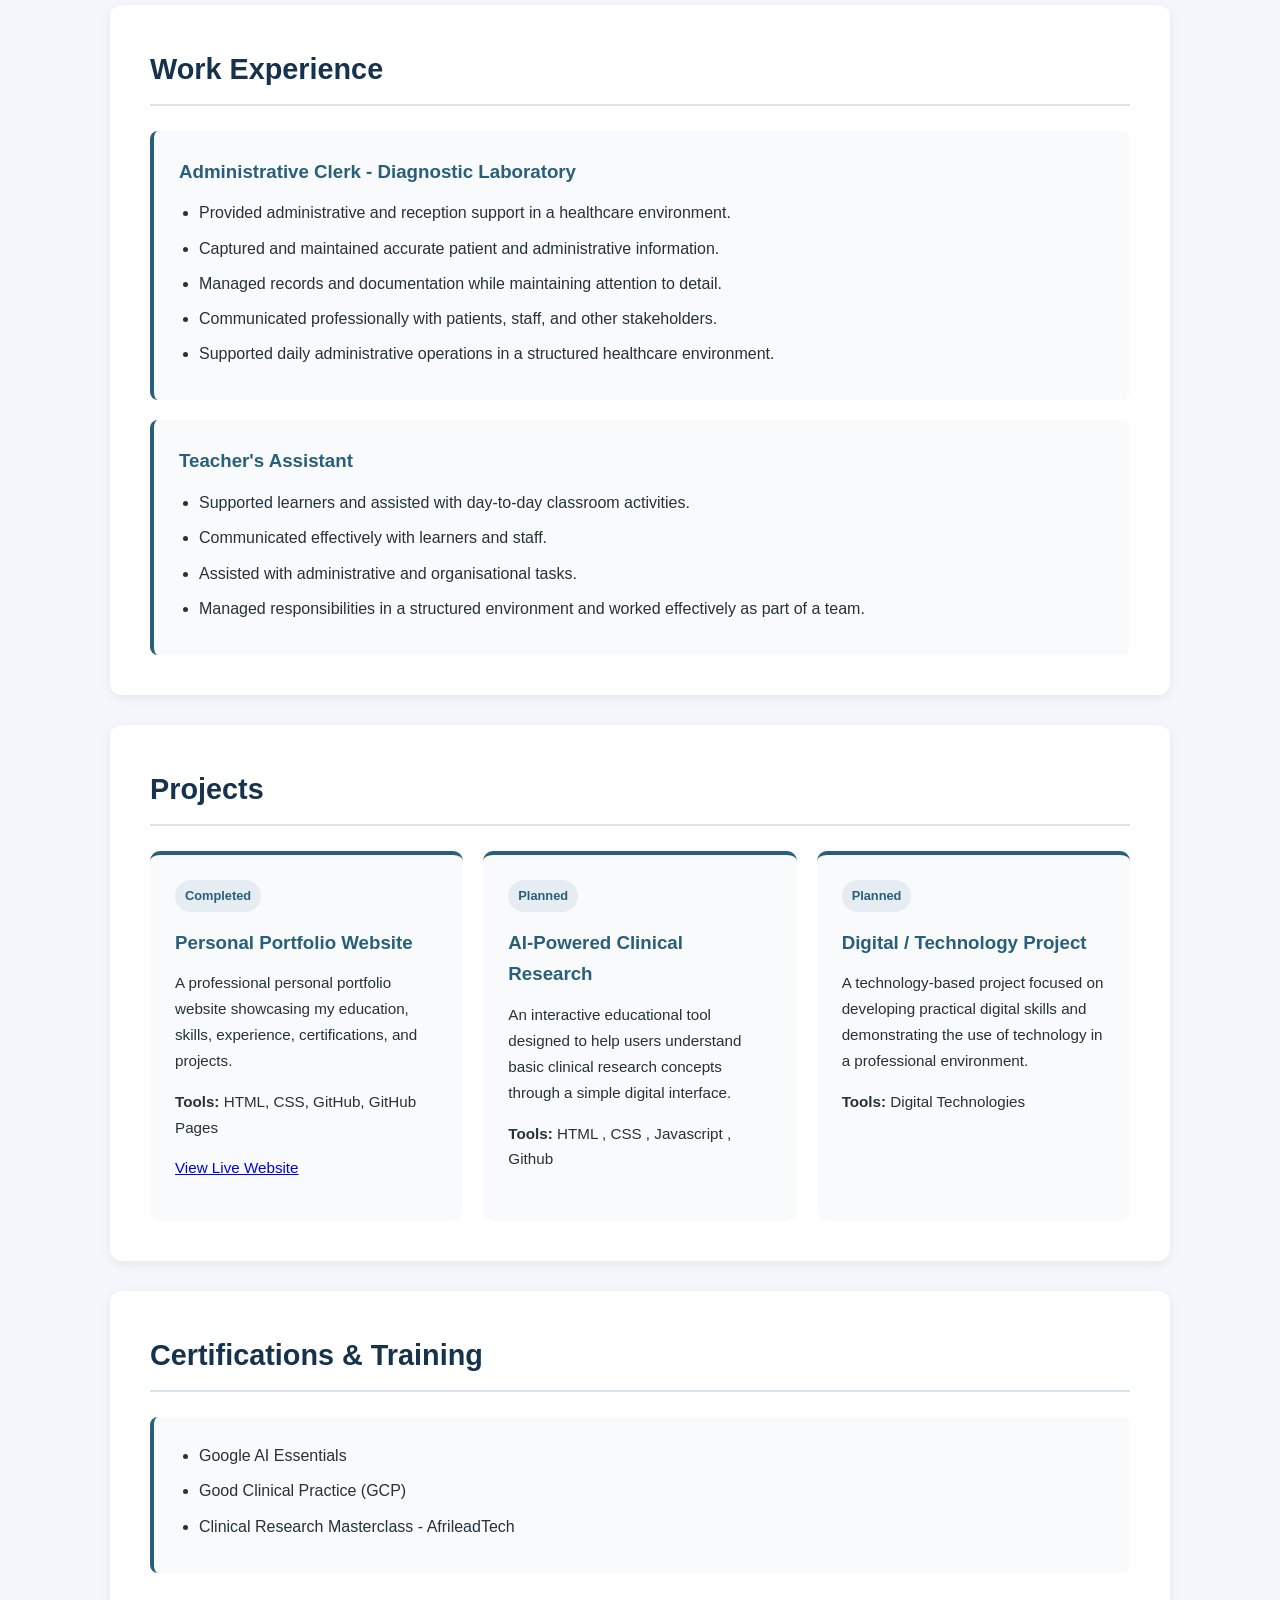
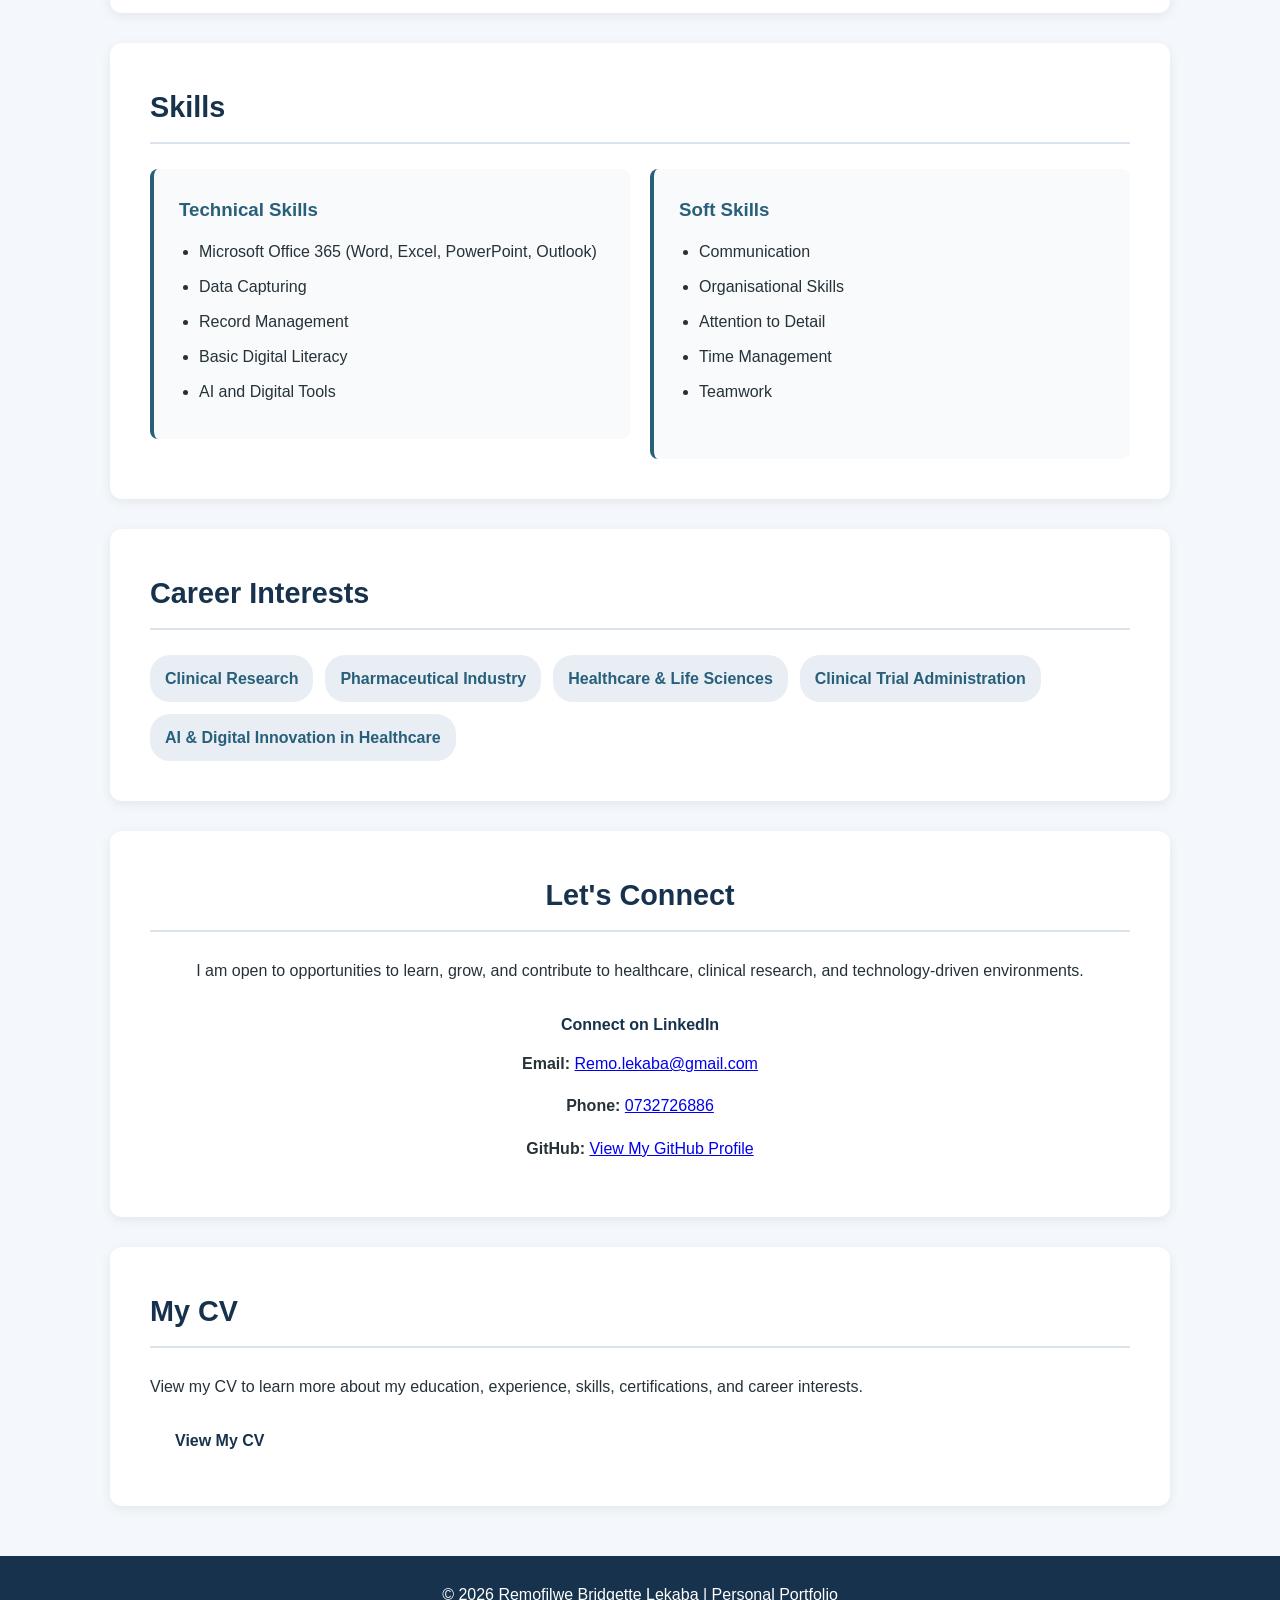
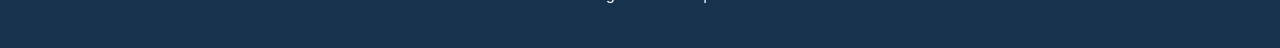
==== commit 3874958c: "Update education status" ====
--- a/index.html
+++ b/index.html
@@ -80,7 +80,7 @@
             <h2>Education</h2>
 
             <div class="card">
-                <h3>BSc Biomedicine</h3>
+                <h3>BSc Biomedicine-Completed</h3>
                 <p>Eduvos (formerly Pearson Institute of Higher Education)</p>
             </div>
         </section>
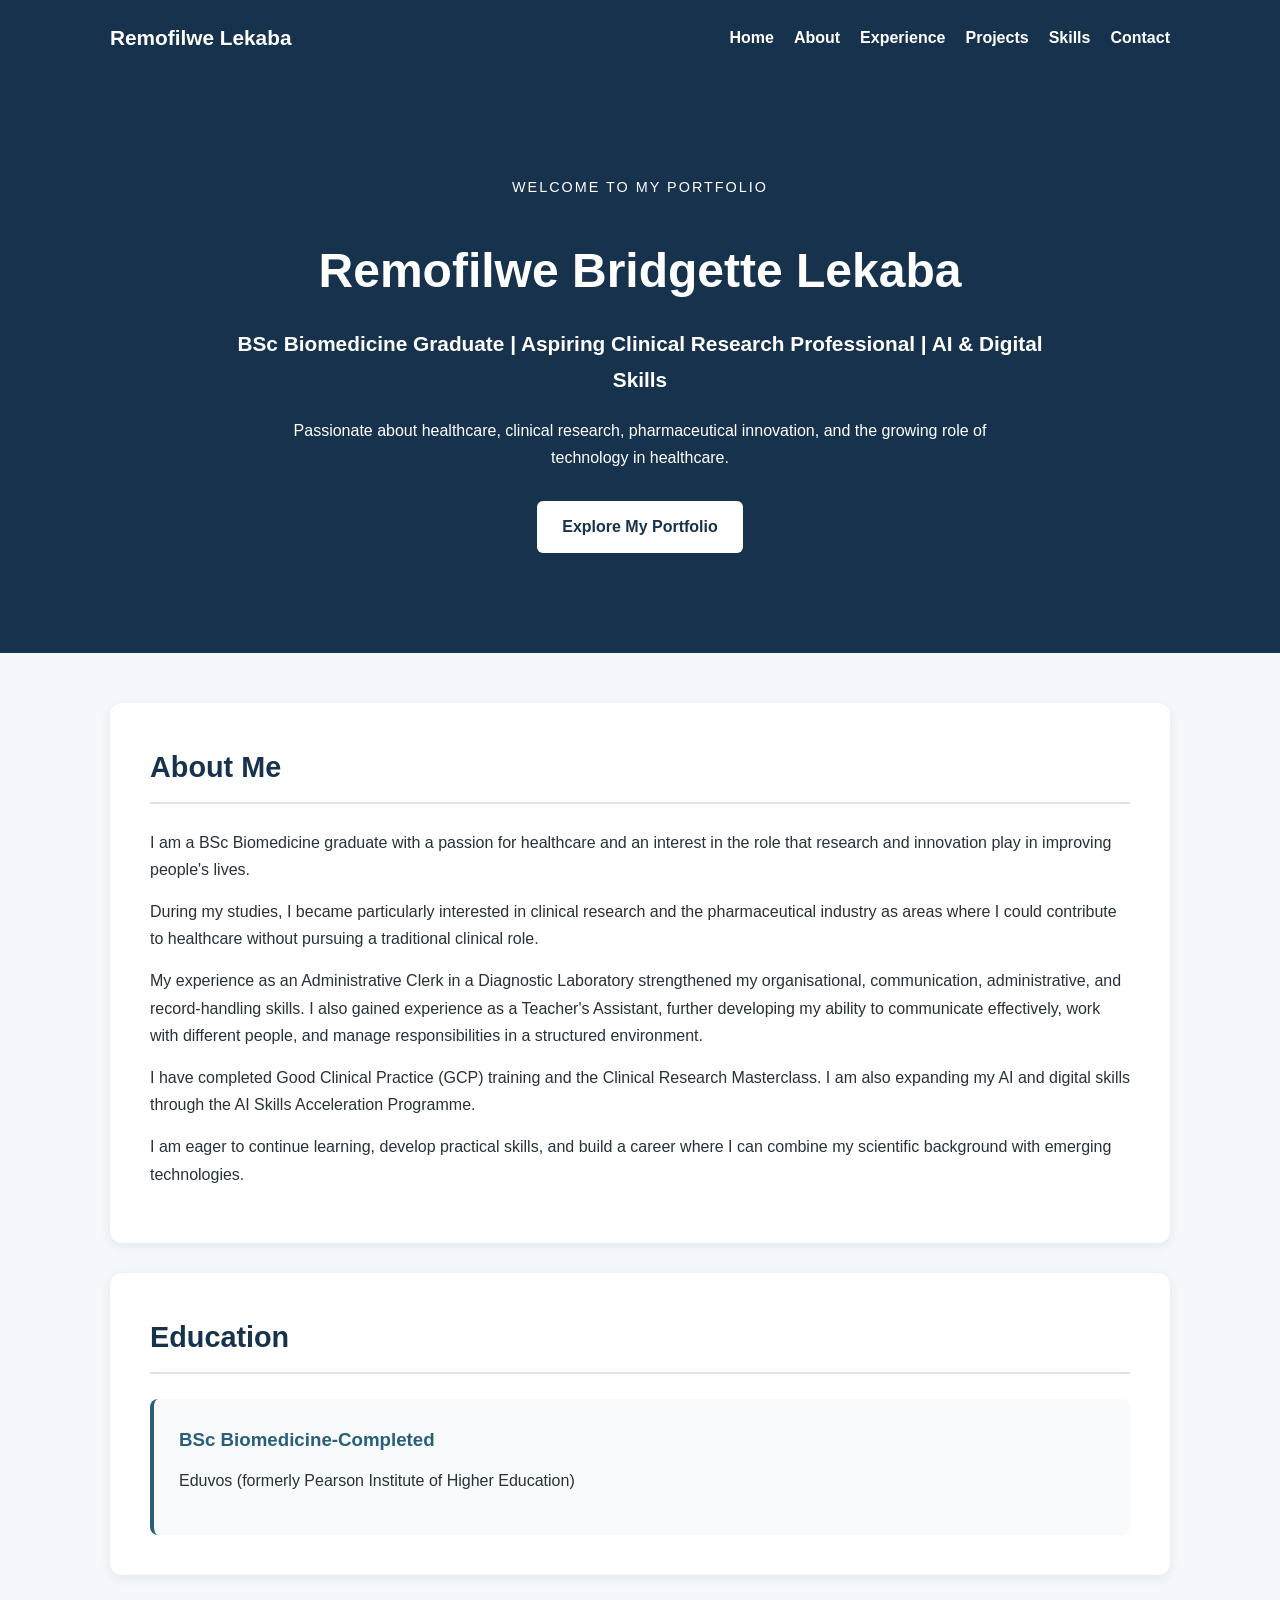
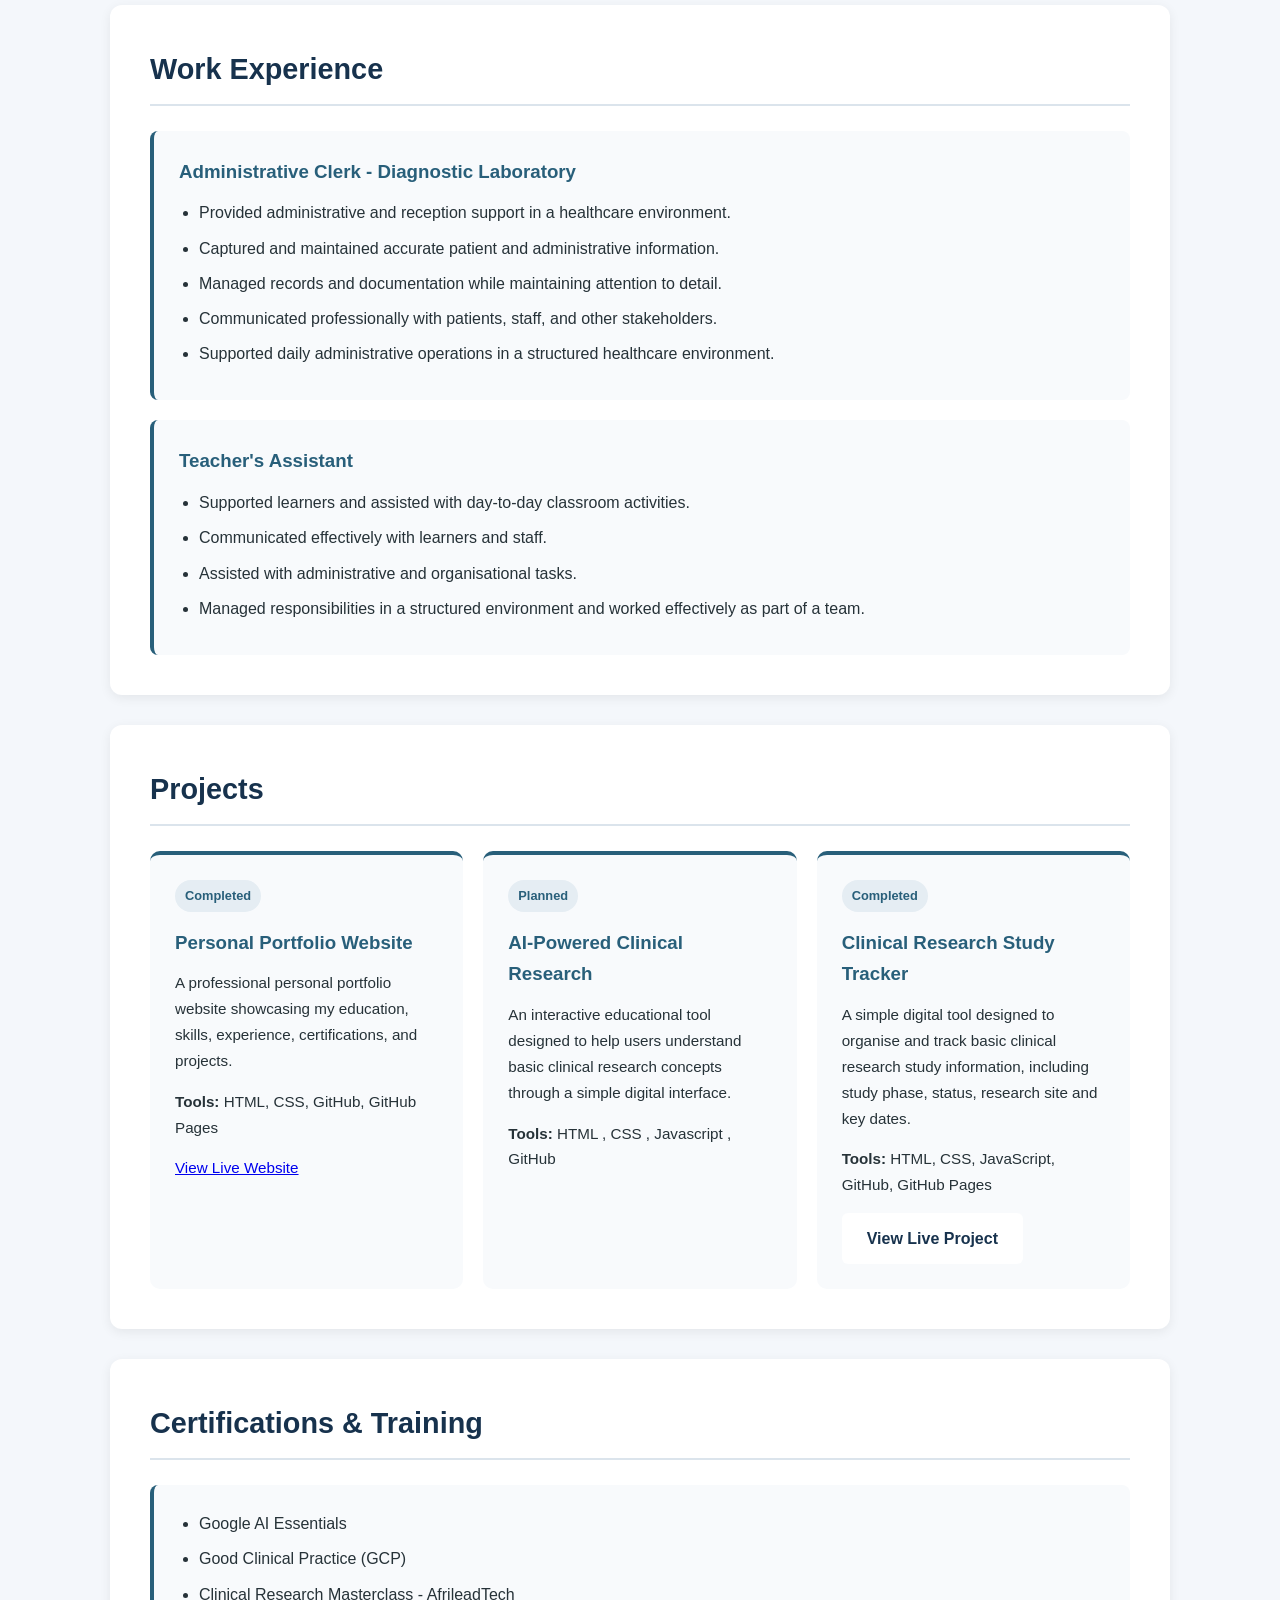
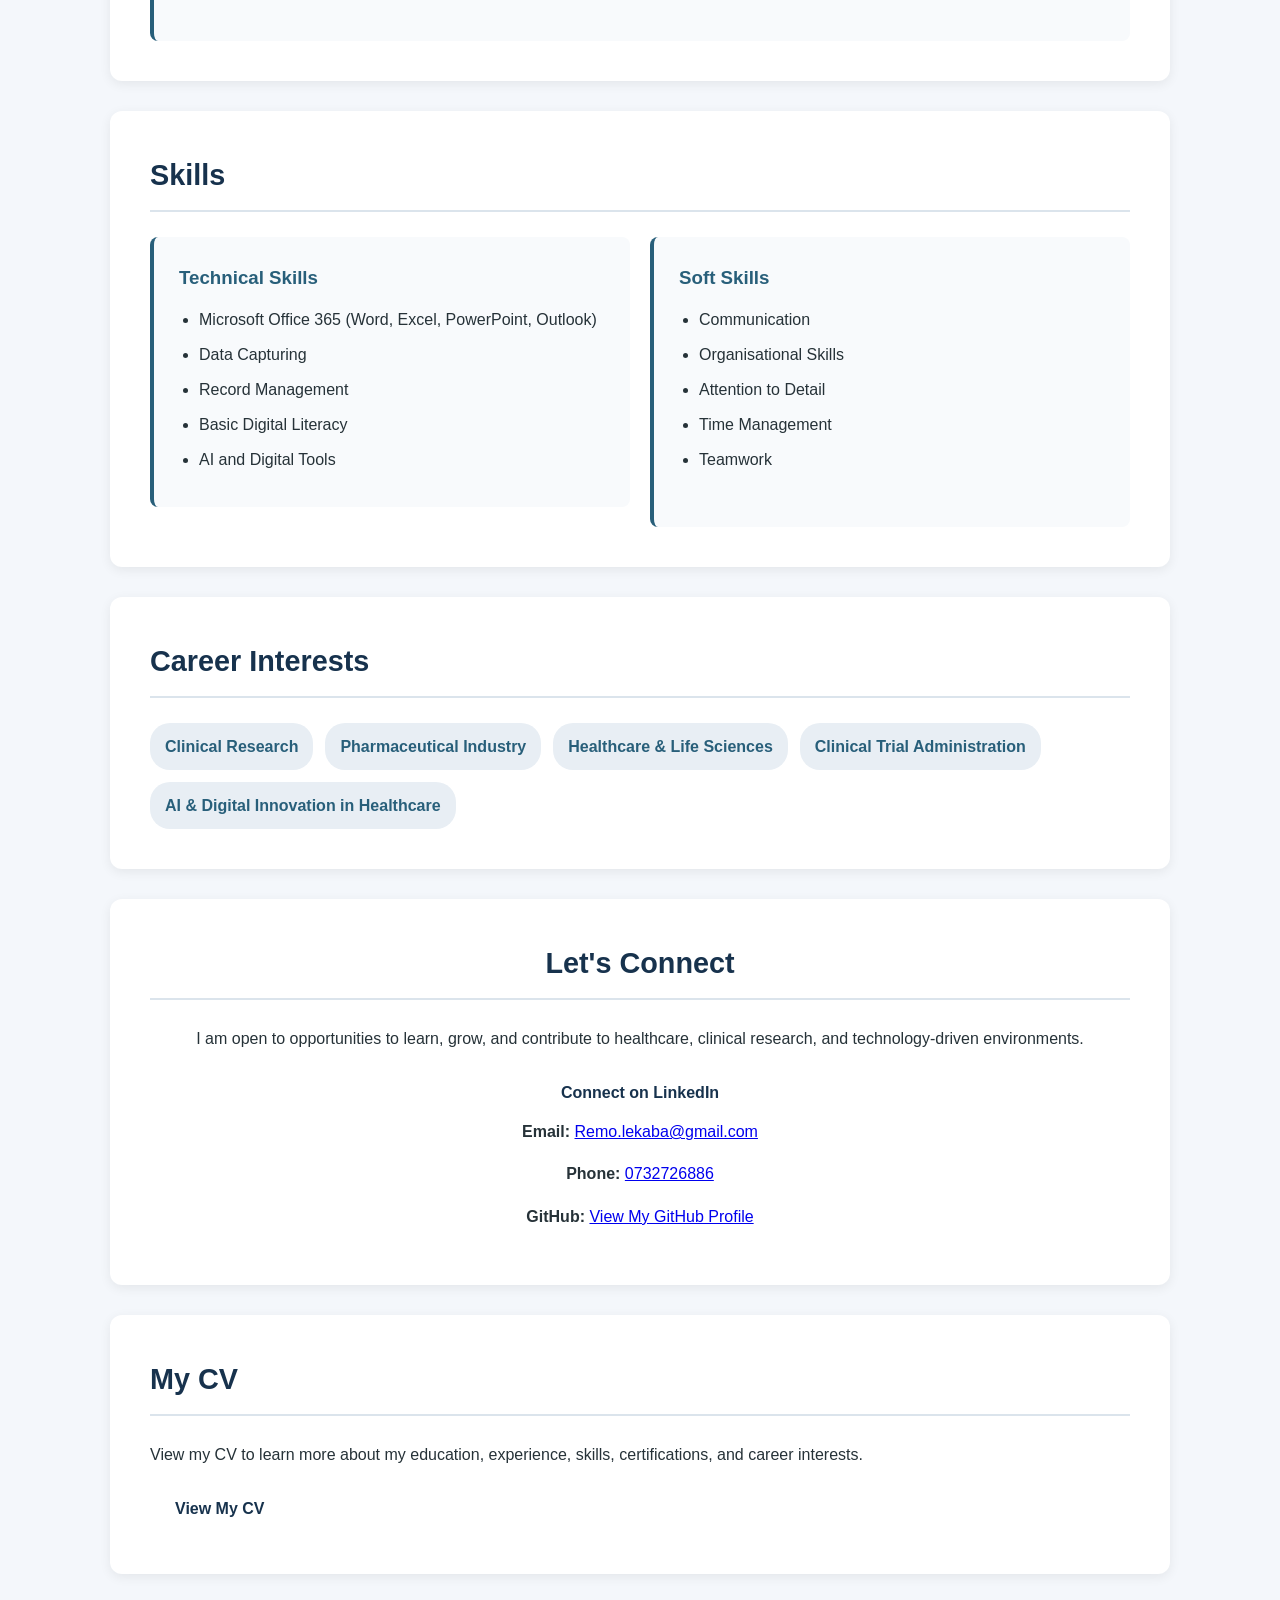
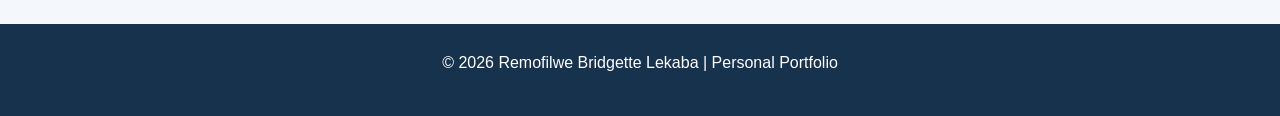
==== commit 0f2fb8f7: "Update Clinical Research Study Tracker Updated project status and description for clarity. Added liv" ====
--- a/index.html
+++ b/index.html
@@ -140,18 +140,20 @@
                     <p>
                         An interactive educational tool designed to help users understand basic clinical research concepts through a simple digital interface.
                     </p>
-                    <p><strong>Tools:</strong> HTML , CSS , Javascript , Github</p>
+                    <p><strong>Tools:</strong> HTML , CSS , Javascript , GitHub</p>
                 </div>
 
                 <div class="project-card">
-                    <span class="status">Planned</span>
-                    <h3>Digital / Technology Project</h3>
+                    <span class="status">Completed</span>
+                    <h3>Clinical Research Study Tracker</h3>
                     <p>
-                        A technology-based project focused on developing practical digital
-                        skills and demonstrating the use of technology in a professional environment.
+                        A simple digital tool designed to organise and track basic clinical research study information, including study phase, status, research site and key dates.
                     </p>
-                    <p><strong>Tools:</strong> Digital Technologies</p>
-                </div>
+                    <p><strong>Tools:</strong> HTML, CSS, JavaScript, GitHub, GitHub Pages</p>
+                    <a class="button" href="https://remofilwe-lekaba.github.io/Personal-Portfolio/clinical-research-tracker/" target="_blank">
+    View Live Project
+</a>
+    </div>
 
             </div>
         </section>
